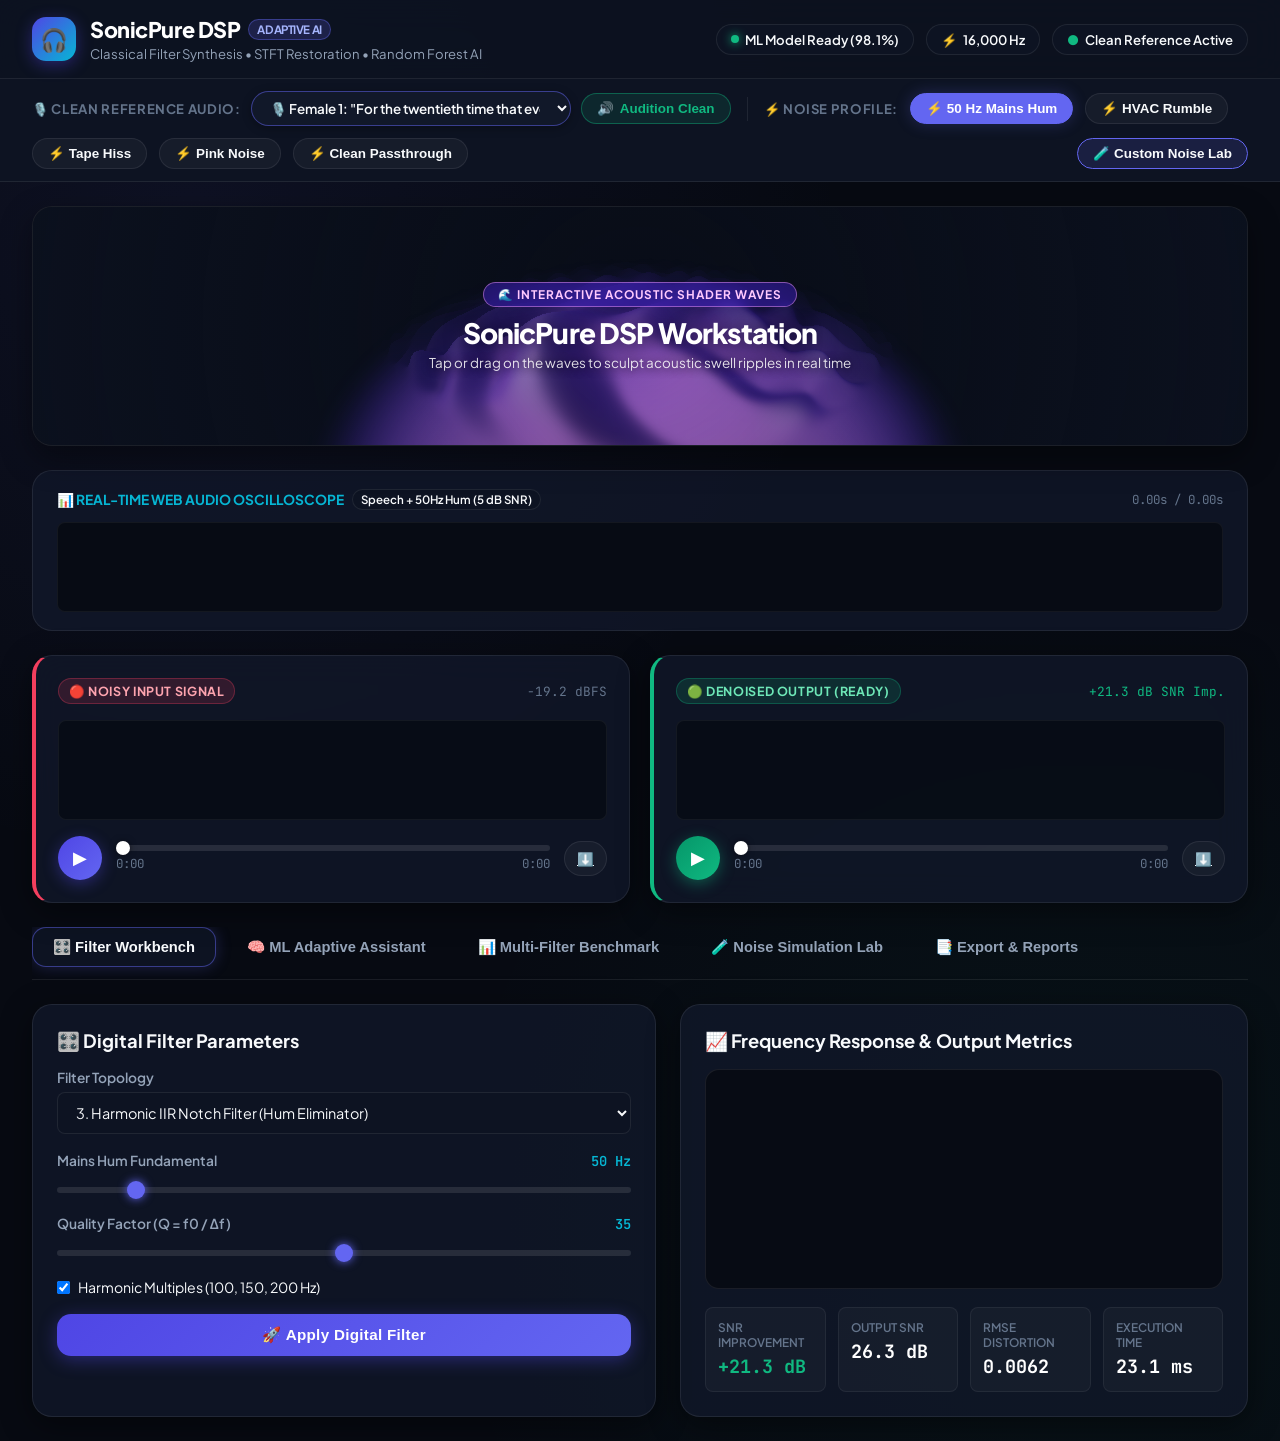
==== web/index.html @ 0db5186a "Integrate GradientWaves WebGL2 component and make frontend fully responsive for mobile" ====
<!DOCTYPE html>
<html lang="en">
<head>
  <meta charset="UTF-8">
  <meta name="viewport" content="width=device-width, initial-scale=1.0">
  <title>SonicPure DSP • Adaptive ML Audio Workstation</title>
  <link rel="stylesheet" href="styles.css?v=2.2">
</head>
<body>

  <!-- Top App Navigation Bar -->
  <header class="app-header">
    <div class="brand-container">
      <div class="brand-icon">🎧</div>
      <div>
        <div class="brand-title">SonicPure DSP <span>Adaptive AI</span></div>
        <div class="brand-subtitle">Classical Filter Synthesis &bull; STFT Restoration &bull; Random Forest AI</div>
      </div>
    </div>

    <div class="header-meta">
      <div class="badge" id="badge-model">
        <div class="badge-pulse"></div>
        <span id="model-status-text">ML Model Ready (98.1%)</span>
      </div>
      <div class="badge">
        <span style="color: var(--accent-cyan);">⚡</span>
        <span id="sr-status-text">16,000 Hz</span>
      </div>
      <div class="badge" id="badge-ref">
        <span style="color: var(--accent-emerald);">●</span>
        <span>Clean Reference Active</span>
      </div>
    </div>
  </header>

  <!-- 1-Click Quick Preset Scenarios & Sample Picker Toolbar -->
  <nav class="presets-bar">
    <div class="sample-picker-wrap">
      <span class="presets-label">🎙️ Clean Reference Audio:</span>
      <select id="select-clean-sample" class="studio-sample-select" aria-label="Select Clean Sample Audio">
        <option value="clean_female_sentence_01.wav" selected>🎙️ Female 1: "For the twentieth time that evening the two men shook hands."</option>
        <option value="clean_female_sentence_02.wav">🎙️ Female 2: "He turned sharply, and faced Gregson across the table."</option>
        <option value="clean_female_sentence_03.wav">🎙️ Female 3: "If I ever needed a fighter in my life I need one now."</option>
        <option value="clean_female_sentence_04.wav">🎙️ Female 4: "The girl faced him, her eyes shining with sudden fear."</option>
        <option value="clean_male_sentence_01.wav">🎙️ Male 1: "For the twentieth time that evening the two men shook hands."</option>
        <option value="clean_male_sentence_02.wav">🎙️ Male 2: "He turned sharply, and faced Gregson across the table."</option>
        <option value="clean_male_sentence_03.wav">🎙️ Male 3: "Gregson shoved back his chair and rose to his feet."</option>
        <option value="clean_male_sentence_04.wav">🎙️ Male 4: "Now you're coming down to business, Phil, he exclaimed."</option>
        <option value="clean_acoustic_instrument.wav">🎸 Acoustic Guitar (Plucked Chord Arpeggio)</option>
        <option value="clean_male_speech_01.wav">🔬 Synthetic Resonator (Glottal Pulse Baseline)</option>
        <option value="clean_sample.wav">📁 Classic Reference Sample</option>
      </select>
      <button class="preset-btn btn-audition-clean" id="btn-play-clean-ref" title="Listen to Active Clean Reference Audio">
        <span id="clean-play-icon">🔊</span> <span id="clean-play-text">Audition Clean</span>
      </button>
    </div>

    <div class="presets-divider"></div>

    <div class="presets-label">⚡ Noise Profile:</div>
    <button class="preset-btn active" data-preset="hum">⚡ 50 Hz Mains Hum</button>
    <button class="preset-btn" data-preset="rumble">⚡ HVAC Rumble</button>
    <button class="preset-btn" data-preset="hiss">⚡ Tape Hiss</button>
    <button class="preset-btn" data-preset="broadband">⚡ Pink Noise</button>
    <button class="preset-btn" data-preset="clean">⚡ Clean Passthrough</button>
    <button class="preset-btn" id="btn-custom-mix-modal" style="margin-left: auto; background: rgba(99, 102, 241, 0.15); border-color: var(--accent-primary);">
      🧪 Custom Noise Lab
    </button>
  </nav>

  <!-- Main Workstation Layout -->
  <main class="main-container">

    <!-- Interactive GradientWaves Hero Visualizer (React Bits WebGL2) -->
    <section class="gradient-waves-hero">
      <div id="gradient-waves-container" class="gradient-waves-container"></div>
      <div class="waves-hero-overlay">
        <div class="waves-hero-badge">🌊 Interactive Acoustic Shader Waves</div>
        <h2 class="waves-hero-title">SonicPure DSP Workstation</h2>
        <p class="waves-hero-subtitle">Tap or drag on the waves to sculpt acoustic swell ripples in real time</p>
      </div>
    </section>

    <!-- Live Oscilloscope & Audio Energy Strip -->
    <section class="visualizer-strip">
      <div class="visualizer-header">
        <div style="display: flex; align-items: center; gap: 8px;">
          <span style="color: var(--accent-cyan); font-weight: 700; font-size: 0.86rem; text-transform: uppercase;">
            📊 Real-Time Web Audio Oscilloscope
          </span>
          <span class="badge" style="padding: 2px 8px; font-size: 0.72rem;" id="active-track-name">Speech + 50Hz Hum (5 dB SNR)</span>
        </div>
        <div style="font-size: 0.78rem; color: var(--text-faint); font-family: var(--font-mono);" id="osc-timecode">
          0.00s / 0.00s
        </div>
      </div>
      <canvas id="canvas-oscilloscope" class="oscilloscope-canvas"></canvas>
    </section>

    <!-- Side-by-Side Audio Deck (Noisy Input vs Denoised Output) -->
    <section class="audio-deck-grid">

      <!-- Left Deck: Noisy Input -->
      <div class="deck-card deck-card-noisy">
        <div class="deck-header">
          <span class="deck-tag tag-noisy">🔴 Noisy Input Signal</span>
          <span style="font-size: 0.80rem; color: var(--text-faint); font-family: var(--font-mono);" id="noisy-rms">-19.2 dBFS</span>
        </div>

        <canvas id="canvas-noisy-wave" class="waveform-canvas"></canvas>

        <div class="deck-controls">
          <button class="play-btn" id="btn-play-noisy" title="Play Original Audio">▶</button>
          <div class="scrubber-container">
            <input type="range" class="scrubber-slider" id="scrub-noisy" min="0" max="100" value="0">
            <div class="timecode">
              <span id="time-curr-noisy">0:00</span>
              <span id="time-dur-noisy">0:00</span>
            </div>
          </div>
          <a href="/api/audio/noisy" download="noisy_input.wav" id="btn-download-noisy" class="preset-btn" style="padding: 8px 12px;" title="Download Noisy WAV">⬇️</a>
        </div>
      </div>

      <!-- Right Deck: Denoised Output -->
      <div class="deck-card deck-card-clean">
        <div class="deck-header">
          <span class="deck-tag tag-clean" id="proc-tag">🟢 Denoised Output (Ready)</span>
          <span style="font-size: 0.80rem; color: var(--accent-emerald); font-family: var(--font-mono);" id="proc-snr-badge">+21.3 dB SNR Imp.</span>
        </div>

        <canvas id="canvas-proc-wave" class="waveform-canvas"></canvas>

        <div class="deck-controls">
          <button class="play-btn play-btn-clean" id="btn-play-proc" title="Play Denoised Audio">▶</button>
          <div class="scrubber-container">
            <input type="range" class="scrubber-slider" id="scrub-proc" min="0" max="100" value="0">
            <div class="timecode">
              <span id="time-curr-proc">0:00</span>
              <span id="time-dur-proc">0:00</span>
            </div>
          </div>
          <a href="/api/audio/processed" download="denoised_audio.wav" id="btn-download-proc" class="preset-btn" style="padding: 8px 12px;" title="Download Clean WAV">⬇️</a>
        </div>
      </div>

    </section>

    <!-- Navigation Tabs -->
    <div class="tabs-nav">
      <button class="tab-btn active" data-tab="workbench">🎛️ Filter Workbench</button>
      <button class="tab-btn" data-tab="adaptive">🧠 ML Adaptive Assistant</button>
      <button class="tab-btn" data-tab="benchmark">📊 Multi-Filter Benchmark</button>
      <button class="tab-btn" data-tab="simulation">🧪 Noise Simulation Lab</button>
      <button class="tab-btn" data-tab="export">📑 Export & Reports</button>
    </div>

    <!-- TAB 1: FILTER WORKBENCH -->
    <div class="panel-content active" id="tab-workbench">
      <div class="workbench-grid">

        <!-- Controls Card -->
        <div class="card">
          <div class="card-title">🎛️ Digital Filter Parameters</div>

          <div class="control-group">
            <label class="control-label">Filter Topology</label>
            <select class="studio-select" id="sel-filter-type">
              <option value="fir">1. Linear-Phase FIR Filter (Window Method)</option>
              <option value="iir">2. IIR Butterworth Filter (Second-Order Sections SOS)</option>
              <option value="notch" selected>3. Harmonic IIR Notch Filter (Hum Eliminator)</option>
              <option value="spectral_gating">4. STFT Spectral Gating (Over-subtraction)</option>
              <option value="wiener">5. Audio Wiener Filter (Ephraim-Malah DD)</option>
            </select>
          </div>

          <!-- Dynamic parameter panels -->
          <div id="panel-params-fir" style="display: none;">
            <div class="control-group">
              <div class="control-label">Filter Mode</div>
              <select class="studio-select" id="fir-btype">
                <option value="lowpass">Low-Pass Filter</option>
                <option value="highpass">High-Pass Filter</option>
                <option value="bandpass">Band-Pass Filter</option>
              </select>
            </div>
            <div class="control-group">
              <div class="control-label">
                <span>Cutoff Frequency</span>
                <span class="control-value" id="val-fir-cut">3400 Hz</span>
              </div>
              <input type="range" class="studio-slider" id="slider-fir-cut" min="100" max="7500" value="3400" step="50">
            </div>
            <div class="control-group">
              <div class="control-label">
                <span>Filter Taps (Order + 1)</span>
                <span class="control-value" id="val-fir-taps">101</span>
              </div>
              <input type="range" class="studio-slider" id="slider-fir-taps" min="21" max="251" value="101" step="2">
            </div>
          </div>

          <div id="panel-params-iir" style="display: none;">
            <div class="control-group">
              <div class="control-label">Butterworth Mode</div>
              <select class="studio-select" id="iir-btype">
                <option value="highpass" selected>High-Pass (Rumble Killer)</option>
                <option value="lowpass">Low-Pass</option>
                <option value="bandpass">Band-Pass</option>
              </select>
            </div>
            <div class="control-group">
              <div class="control-label">
                <span>Cutoff Frequency</span>
                <span class="control-value" id="val-iir-cut">150 Hz</span>
              </div>
              <input type="range" class="studio-slider" id="slider-iir-cut" min="50" max="4000" value="150" step="10">
            </div>
            <div class="control-group">
              <div class="control-label">
                <span>Filter Order (N)</span>
                <span class="control-value" id="val-iir-order">4</span>
              </div>
              <input type="range" class="studio-slider" id="slider-iir-order" min="1" max="8" value="4" step="1">
            </div>
          </div>

          <div id="panel-params-notch">
            <div class="control-group">
              <div class="control-label">
                <span>Mains Hum Fundamental</span>
                <span class="control-value" id="val-notch-f0">50 Hz</span>
              </div>
              <input type="range" class="studio-slider" id="slider-notch-f0" min="40" max="120" value="50" step="1">
            </div>
            <div class="control-group">
              <div class="control-label">
                <span>Quality Factor (Q = f0 / &Delta;f)</span>
                <span class="control-value" id="val-notch-q">35</span>
              </div>
              <input type="range" class="studio-slider" id="slider-notch-q" min="10" max="60" value="35" step="5">
            </div>
            <div class="control-group">
              <label style="display: flex; align-items: center; gap: 8px; font-size: 0.88rem; cursor: pointer;">
                <input type="checkbox" id="chk-notch-harmonics" checked>
                <span>Harmonic Multiples (100, 150, 200 Hz)</span>
              </label>
            </div>
          </div>

          <div id="panel-params-sg" style="display: none;">
            <div class="control-group">
              <div class="control-label">
                <span>Gain Floor</span>
                <span class="control-value" id="val-sg-floor">-18 dB</span>
              </div>
              <input type="range" class="studio-slider" id="slider-sg-floor" min="-35" max="-6" value="-18" step="1">
            </div>
            <div class="control-group">
              <div class="control-label">
                <span>Over-Subtraction Multiplier (&alpha;)</span>
                <span class="control-value" id="val-sg-over">1.5x</span>
              </div>
              <input type="range" class="studio-slider" id="slider-sg-over" min="1.0" max="2.5" value="1.5" step="0.1">
            </div>
          </div>

          <div id="panel-params-wiener" style="display: none;">
            <div class="control-group">
              <div class="control-label">
                <span>Decision-Directed Smoothing (&alpha;)</span>
                <span class="control-value" id="val-w-alpha">0.95</span>
              </div>
              <input type="range" class="studio-slider" id="slider-w-alpha" min="0.80" max="0.99" value="0.95" step="0.01">
            </div>
            <div class="control-group">
              <div class="control-label">
                <span>Noise Overestimation (&beta;)</span>
                <span class="control-value" id="val-w-beta">1.25</span>
              </div>
              <input type="range" class="studio-slider" id="slider-w-beta" min="1.0" max="2.0" value="1.25" step="0.05">
            </div>
          </div>

          <button class="btn-primary" id="btn-execute-filter">
            <span>🚀 Apply Digital Filter</span>
          </button>
        </div>

        <!-- Frequency Response & Metrics Card -->
        <div class="card">
          <div class="card-title">📈 Frequency Response & Output Metrics</div>
          <canvas id="canvas-freqz" class="freqz-canvas"></canvas>

          <div class="metrics-grid">
            <div class="metric-box">
              <span class="metric-box-title">SNR Improvement</span>
              <span class="metric-box-val positive" id="metric-snr-imp">+21.3 dB</span>
            </div>
            <div class="metric-box">
              <span class="metric-box-title">Output SNR</span>
              <span class="metric-box-val" id="metric-snr-out">26.3 dB</span>
            </div>
            <div class="metric-box">
              <span class="metric-box-title">RMSE Distortion</span>
              <span class="metric-box-val" id="metric-rmse">0.0062</span>
            </div>
            <div class="metric-box">
              <span class="metric-box-title">Execution Time</span>
              <span class="metric-box-val" id="metric-latency">23.1 ms</span>
            </div>
          </div>
        </div>

      </div>
    </div>

    <!-- TAB 2: ML ADAPTIVE ASSISTANT -->
    <div class="panel-content" id="tab-adaptive">
      <div class="workbench-grid">

        <!-- AI Diagnosis Card -->
        <div class="ml-diagnosis-box">
          <div style="display: flex; justify-content: space-between; align-items: center;">
            <span class="badge" style="background: rgba(99, 102, 241, 0.25); color: #c7d2fe; border-color: rgba(99, 102, 241, 0.4);">
              🧠 Random Forest Noise Diagnosis
            </span>
            <span class="badge" id="ml-confidence-badge" style="background: rgba(16, 185, 129, 0.2); color: #6ee7b7; border-color: rgba(16, 185, 129, 0.4);">
              76.2% Confidence
            </span>
          </div>

          <div class="ml-class-title" id="ml-predicted-label">Electrical Hum (50/60 Hz)</div>
          <p style="font-size: 0.90rem; color: var(--text-muted); line-height: 1.5;" id="ml-rationale">
            Strong narrowband energy concentration detected around 50 Hz powerline fundamental. 
            Selected Harmonic IIR Notch filter with Q=35 to eliminate hum with zero loss to speech formants.
          </p>

          <div style="margin-top: 20px;">
            <button class="btn-primary btn-emerald" id="btn-run-adaptive-full">
              <span>⚡ Diagnose Interference & Auto-Clean</span>
            </button>
          </div>
        </div>

        <!-- Probability Distribution Card -->
        <div class="card">
          <div class="card-title">📊 Noise Classification Probabilities</div>

          <div id="prob-container">
            <!-- Dynamically populated probability bars -->
            <div class="prob-row">
              <div class="prob-meta">
                <span>Electrical Hum (50/60 Hz)</span>
                <strong id="prob-val-hum">76.2%</strong>
              </div>
              <div class="prob-track">
                <div class="prob-bar winner" id="bar-hum" style="width: 76.2%;"></div>
              </div>
            </div>

            <div class="prob-row">
              <div class="prob-meta">
                <span>Low-Frequency Rumble (&lt;130 Hz)</span>
                <strong id="prob-val-rumble">8.4%</strong>
              </div>
              <div class="prob-track">
                <div class="prob-bar" id="bar-rumble" style="width: 8.4%;"></div>
              </div>
            </div>

            <div class="prob-row">
              <div class="prob-meta">
                <span>High-Frequency Hiss (&gt;3.6 kHz)</span>
                <strong id="prob-val-hiss">6.1%</strong>
              </div>
              <div class="prob-track">
                <div class="prob-bar" id="bar-hiss" style="width: 6.1%;"></div>
              </div>
            </div>

            <div class="prob-row">
              <div class="prob-meta">
                <span>Broadband White/Pink Noise</span>
                <strong id="prob-val-broadband">5.3%</strong>
              </div>
              <div class="prob-track">
                <div class="prob-bar" id="bar-broadband" style="width: 5.3%;"></div>
              </div>
            </div>

            <div class="prob-row">
              <div class="prob-meta">
                <span>Clean Speech Baseline</span>
                <strong id="prob-val-clean">4.0%</strong>
              </div>
              <div class="prob-track">
                <div class="prob-bar" id="bar-clean" style="width: 4.0%;"></div>
              </div>
            </div>
          </div>
        </div>

      </div>
    </div>

    <!-- TAB 3: MULTI-FILTER BENCHMARK -->
    <div class="panel-content" id="tab-benchmark">
      <div class="card">
        <div style="display: flex; justify-content: space-between; align-items: center; margin-bottom: 16px;">
          <div>
            <div class="card-title" style="margin-bottom: 2px;">📊 Multi-Filter Comparative Benchmark Matrix</div>
            <p style="font-size: 0.84rem; color: var(--text-muted);">
              Process the identical input recording through all 6 filtering strategies side-by-side to compare SNR improvements and execution latencies.
            </p>
          </div>
          <button class="btn-primary" id="btn-run-benchmark-full" style="width: auto; padding: 10px 22px;">
            <span>🚀 Run All 6 Methods</span>
          </button>
        </div>

        <div class="benchmark-table-container">
          <table class="benchmark-table">
            <thead>
              <tr>
                <th>Play</th>
                <th>Strategy Name</th>
                <th>&Delta;SNR Improvement</th>
                <th>Output SNR</th>
                <th>RMSE Distortion</th>
                <th>Execution Time</th>
                <th>Real-Time Factor</th>
              </tr>
            </thead>
            <tbody id="benchmark-tbody">
              <!-- Dynamically populated benchmark rows -->
              <tr>
                <td><button class="table-audio-btn" data-audio-id="baseline">▶</button></td>
                <td>1. Baseline (Noisy Input)</td>
                <td>+0.00 dB</td>
                <td>5.00 dB</td>
                <td>0.0721</td>
                <td>0.1 ms</td>
                <td>0.000x</td>
              </tr>
              <tr>
                <td><button class="table-audio-btn" data-audio-id="fir">▶</button></td>
                <td>2. FIR Bandpass (300-3400 Hz)</td>
                <td style="color: var(--accent-rose);">-2.32 dB</td>
                <td>2.68 dB</td>
                <td>0.0941</td>
                <td>81.2 ms</td>
                <td>0.023x</td>
              </tr>
              <tr>
                <td><button class="table-audio-btn" data-audio-id="butterworth">▶</button></td>
                <td>3. Butterworth Highpass (150 Hz)</td>
                <td>+0.59 dB</td>
                <td>5.59 dB</td>
                <td>0.0673</td>
                <td>40.7 ms</td>
                <td>0.012x</td>
              </tr>
              <tr class="winner-row">
                <td><button class="table-audio-btn" data-audio-id="notch">▶</button></td>
                <td>4. Harmonic Notch (50 Hz) 🏆</td>
                <td style="color: var(--accent-emerald);">+21.29 dB</td>
                <td>26.29 dB</td>
                <td>0.0062</td>
                <td>23.1 ms</td>
                <td>0.007x</td>
              </tr>
              <tr>
                <td><button class="table-audio-btn" data-audio-id="spec_gate">▶</button></td>
                <td>5. STFT Spectral Gating</td>
                <td>+3.79 dB</td>
                <td>8.79 dB</td>
                <td>0.0466</td>
                <td>179.5 ms</td>
                <td>0.051x</td>
              </tr>
              <tr>
                <td><button class="table-audio-btn" data-audio-id="wiener">▶</button></td>
                <td>6. Audio Wiener Filter (DD)</td>
                <td>+7.30 dB</td>
                <td>12.30 dB</td>
                <td>0.0311</td>
                <td>83.4 ms</td>
                <td>0.024x</td>
              </tr>
              <tr class="winner-row">
                <td><button class="table-audio-btn" data-audio-id="adaptive">▶</button></td>
                <td>7. ML-Assisted Adaptive Filtering 🏆</td>
                <td style="color: var(--accent-emerald);">+21.29 dB</td>
                <td>26.29 dB</td>
                <td>0.0062</td>
                <td>77.6 ms</td>
                <td>0.022x</td>
              </tr>
            </tbody>
          </table>
        </div>

        <!-- Unnoised Audio Showcase Gallery -->
        <div style="margin-top: 24px; padding-top: 20px; border-top: 1px solid var(--border-subtle);">
          <div style="display: flex; justify-content: space-between; align-items: center; margin-bottom: 14px; flex-wrap: wrap; gap: 10px;">
            <div>
              <div style="font-size: 0.98rem; font-weight: 700; color: var(--text-main); display: flex; align-items: center; gap: 8px;">
                <span>🎧 Unnoised Audio Listening Rack (All Filter Topologies)</span>
              </div>
              <p style="font-size: 0.80rem; color: var(--text-muted); margin-top: 2px;">
                Listen to each filtered audio stream side-by-side or download uncompressed 16-bit WAVs to evaluate noise rejection and speech clarity.
              </p>
            </div>
            <button class="preset-btn" id="btn-export-all-wavs" style="background: rgba(16, 185, 129, 0.15); border-color: var(--accent-emerald); color: var(--accent-emerald); font-weight: 700; padding: 8px 18px;">
              💾 Export All 6 Unnoised WAVs to outputs/
            </button>
          </div>

          <div id="unnoised-rack-grid" class="unnoised-rack-grid">
            <!-- 1. FIR -->
            <div class="unnoised-card" id="card-track-fir">
              <div class="unnoised-card-top">
                <span class="unnoised-title">1. FIR Bandpass</span>
                <span class="unnoised-badge badge-fir">Linear-Phase</span>
              </div>
              <p class="unnoised-desc">Causal windowed sinc (300–3400 Hz). Zero phase distortion, constant group delay.</p>
              <div class="unnoised-actions">
                <button class="preset-btn play-unnoised-btn" data-audio-id="fir">▶ Listen Denoised</button>
                <a href="/api/audio/fir" download="02_unnoised_fir_bandpass.wav" class="preset-btn" title="Download WAV">⬇️ WAV</a>
              </div>
            </div>

            <!-- 2. Butterworth -->
            <div class="unnoised-card" id="card-track-butterworth">
              <div class="unnoised-card-top">
                <span class="unnoised-title">2. Butterworth Highpass</span>
                <span class="unnoised-badge badge-iir">IIR SOS</span>
              </div>
              <p class="unnoised-desc">4th-order biquad cascade (>150 Hz). Maximally flat passband, suppresses low rumble.</p>
              <div class="unnoised-actions">
                <button class="preset-btn play-unnoised-btn" data-audio-id="butterworth">▶ Listen Denoised</button>
                <a href="/api/audio/butterworth" download="03_unnoised_butterworth_highpass.wav" class="preset-btn" title="Download WAV">⬇️ WAV</a>
              </div>
            </div>

            <!-- 3. Harmonic Notch -->
            <div class="unnoised-card" id="card-track-notch">
              <div class="unnoised-card-top">
                <span class="unnoised-title">3. Harmonic Notch</span>
                <span class="unnoised-badge badge-notch">Surgical Biquad</span>
              </div>
              <p class="unnoised-desc">Cascaded 50 Hz, 100 Hz, 150 Hz, 200 Hz notches with Q=35. Eradicates powerline hum.</p>
              <div class="unnoised-actions">
                <button class="preset-btn play-unnoised-btn" data-audio-id="notch">▶ Listen Denoised</button>
                <a href="/api/audio/notch" download="04_unnoised_harmonic_notch.wav" class="preset-btn" title="Download WAV">⬇️ WAV</a>
              </div>
            </div>

            <!-- 4. Spectral Gating -->
            <div class="unnoised-card" id="card-track-spec_gate">
              <div class="unnoised-card-top">
                <span class="unnoised-title">4. STFT Spectral Gating</span>
                <span class="unnoised-badge badge-spectral">Time-Frequency</span>
              </div>
              <p class="unnoised-desc">Dynamic STFT quantile noise tracking with 2D Gaussian kernel spectrogram smoothing.</p>
              <div class="unnoised-actions">
                <button class="preset-btn play-unnoised-btn" data-audio-id="spec_gate">▶ Listen Denoised</button>
                <a href="/api/audio/spec_gate" download="05_unnoised_spectral_gating.wav" class="preset-btn" title="Download WAV">⬇️ WAV</a>
              </div>
            </div>

            <!-- 5. Wiener Filter -->
            <div class="unnoised-card" id="card-track-wiener">
              <div class="unnoised-card-top">
                <span class="unnoised-title">5. Audio Wiener Filter</span>
                <span class="unnoised-badge badge-wiener">Decision-Directed</span>
              </div>
              <p class="unnoised-desc">Ephraim-Malah recursion (alpha=0.95, gain floor=-18 dB). Smooth statistical restoration.</p>
              <div class="unnoised-actions">
                <button class="preset-btn play-unnoised-btn" data-audio-id="wiener">▶ Listen Denoised</button>
                <a href="/api/audio/wiener" download="06_unnoised_wiener_filter.wav" class="preset-btn" title="Download WAV">⬇️ WAV</a>
              </div>
            </div>

            <!-- 6. ML Adaptive -->
            <div class="unnoised-card" id="card-track-adaptive">
              <div class="unnoised-card-top">
                <span class="unnoised-title">6. ML-Adaptive Filter</span>
                <span class="unnoised-badge badge-ml">Intelligent AI</span>
              </div>
              <p class="unnoised-desc">Auto-diagnosed via 20 acoustic features & dispatched with optimal hyperparameters.</p>
              <div class="unnoised-actions">
                <button class="preset-btn play-unnoised-btn" data-audio-id="adaptive">▶ Listen Denoised</button>
                <a href="/api/audio/adaptive" download="07_unnoised_ml_adaptive.wav" class="preset-btn" title="Download WAV">⬇️ WAV</a>
              </div>
            </div>
          </div>
        </div>

      </div>
    </div>

    <!-- TAB 4: NOISE SIMULATION LAB -->
    <div class="panel-content" id="tab-simulation">
      <div class="workbench-grid">
        <div class="card">
          <div class="card-title">🧪 Calibrated SNR Noise Synthesizer</div>
          <div class="control-group">
            <label class="control-label">Interference Category</label>
            <select class="studio-select" id="sel-noise-type">
              <option value="50hz_hum" selected>50 Hz Electrical Mains Hum</option>
              <option value="60hz_hum">60 Hz Electrical Mains Hum</option>
              <option value="rumble">Low-Frequency HVAC Rumble (&lt;130 Hz)</option>
              <option value="hiss">High-Frequency Tape Hiss (&gt;3.6 kHz)</option>
              <option value="pink">Broadband 1/f Pink Noise</option>
              <option value="white">Broadband White Noise</option>
              <option value="mixed">Composite Mixed Real-World Noise</option>
            </select>
          </div>

          <div class="control-group">
            <div class="control-label">
              <span>Target SNR (dB) [Lower = Noisier]</span>
              <span class="control-value" id="val-target-snr">5.0 dB</span>
            </div>
            <input type="range" class="studio-slider" id="slider-target-snr" min="-10" max="20" value="5" step="1">
          </div>

          <button class="btn-primary" id="btn-mix-custom">
            <span>🧪 Mix Noise at Target SNR</span>
          </button>
        </div>

        <div class="card">
          <div class="card-title">📁 Upload Custom Audio Recording</div>
          <p style="font-size: 0.86rem; color: var(--text-muted); margin-bottom: 16px;">
            Upload any WAV recording containing voice and interference. You can optionally upload a paired clean reference speech file to calculate ground-truth SNR.
          </p>

          <div class="control-group">
            <label class="control-label">Noisy Audio WAV</label>
            <input type="file" id="input-file-noisy" accept=".wav,.wave" class="studio-select">
          </div>

          <div class="control-group">
            <label class="control-label">Optional Clean Reference WAV</label>
            <input type="file" id="input-file-ref" accept=".wav,.wave" class="studio-select">
          </div>

          <button class="btn-primary" id="btn-upload-files">
            <span>📥 Load Uploaded Files</span>
          </button>
        </div>
      </div>
    </div>

    <!-- TAB 5: EXPORT & REPORTS -->
    <div class="panel-content" id="tab-export">
      <div style="display: grid; grid-template-columns: repeat(3, 1fr); gap: 20px;">
        <div class="card">
          <div class="card-title">🎵 Processed Audio WAV</div>
          <p style="font-size: 0.85rem; color: var(--text-muted); margin-bottom: 16px;">
            16-bit uncompressed PCM WAV format at 16 kHz sample rate.
          </p>
          <a href="/api/audio/processed" download="sonicpure_denoised.wav" class="btn-primary" style="text-decoration: none;">
            <span>⬇️ Download WAV</span>
          </a>
        </div>

        <div class="card">
          <div class="card-title">📊 Tabular Benchmark CSV</div>
          <p style="font-size: 0.85rem; color: var(--text-muted); margin-bottom: 16px;">
            Structured CSV spreadsheet of SNR, RMSE, RTF, and execution times.
          </p>
          <a href="/api/export/csv" download="benchmark_results.csv" class="btn-primary" style="text-decoration: none;">
            <span>⬇️ Download CSV</span>
          </a>
        </div>

        <div class="card">
          <div class="card-title">📦 JSON Experiment Report</div>
          <p style="font-size: 0.85rem; color: var(--text-muted); margin-bottom: 16px;">
            Complete metadata payload with 20 acoustic features and DSP settings.
          </p>
          <a href="/api/export/json" download="experiment_summary.json" class="btn-primary" style="text-decoration: none;">
            <span>⬇️ Download JSON</span>
          </a>
        </div>
      </div>
    </div>

  </main>

  <script src="gradient-waves.js?v=2.2"></script>
  <script src="app.js?v=2.2"></script>
</body>
</html>
---- web/styles.css ----
/* ==========================================================================
   SonicPure DSP Audio Workstation - Advanced Studio Design System
   Aesthetics: Deep Obsidian Slate, Glassmorphism, Neon Pastel Accents
   ========================================================================== */

@import url('https://fonts.googleapis.com/css2?family=Plus+Jakarta+Sans:wght@300;400;500;600;700;800&family=JetBrains+Mono:wght@400;500;600&display=swap');

:root {
  /* Color Palette */
  --bg-dark: #070a12;
  --bg-surface: #0d1322;
  --bg-card: rgba(18, 25, 43, 0.75);
  --bg-card-hover: rgba(24, 34, 58, 0.85);
  --border-subtle: rgba(255, 255, 255, 0.08);
  --border-active: rgba(99, 102, 241, 0.5);

  --accent-primary: #6366f1;       /* Radiant Indigo */
  --accent-primary-glow: rgba(99, 102, 241, 0.25);
  --accent-emerald: #10b981;       /* Mint/Emerald for Clean Audio */
  --accent-emerald-glow: rgba(16, 185, 129, 0.25);
  --accent-rose: #f43f5e;          /* Warm Rose for Noise */
  --accent-rose-glow: rgba(244, 63, 94, 0.25);
  --accent-cyan: #06b6d4;          /* Electric Cyan for Visuals */
  --accent-amber: #f59e0b;         /* Warm Amber */

  --text-main: #f8fafc;
  --text-muted: #94a3b8;
  --text-faint: #64748b;

  --font-sans: 'Plus Jakarta Sans', -apple-system, BlinkMacSystemFont, sans-serif;
  --font-mono: 'JetBrains Mono', monospace;

  --radius-sm: 8px;
  --radius-md: 14px;
  --radius-lg: 20px;
  --radius-pill: 9999px;

  --shadow-card: 0 8px 32px 0 rgba(0, 0, 0, 0.45);
  --shadow-glow: 0 0 25px var(--accent-primary-glow);
}

* {
  box-sizing: border-box;
  margin: 0;
  padding: 0;
  -webkit-font-smoothing: antialiased;
}

body {
  background-color: var(--bg-dark);
  color: var(--text-main);
  font-family: var(--font-sans);
  min-height: 100vh;
  display: flex;
  flex-direction: column;
  overflow-x: hidden;
  background-image: 
    radial-gradient(circle at 15% 15%, rgba(99, 102, 241, 0.08) 0%, transparent 40%),
    radial-gradient(circle at 85% 85%, rgba(16, 185, 129, 0.05) 0%, transparent 40%);
}

/* ==========================================================================
   App Header & Badges
   ========================================================================== */

.app-header {
  background: rgba(13, 19, 34, 0.85);
  backdrop-filter: blur(16px);
  border-bottom: 1px solid var(--border-subtle);
  padding: 16px 32px;
  display: flex;
  justify-content: space-between;
  align-items: center;
  position: sticky;
  top: 0;
  z-index: 100;
}

.brand-container {
  display: flex;
  align-items: center;
  gap: 14px;
}

.brand-icon {
  width: 44px;
  height: 44px;
  background: linear-gradient(135deg, #4f46e5 0%, #06b6d4 100%);
  border-radius: var(--radius-md);
  display: flex;
  align-items: center;
  justify-content: center;
  font-size: 1.4rem;
  box-shadow: 0 4px 16px rgba(79, 70, 229, 0.4);
}

.brand-title {
  font-size: 1.35rem;
  font-weight: 800;
  letter-spacing: -0.02em;
  color: #ffffff;
  display: flex;
  align-items: center;
  gap: 8px;
}

.brand-title span {
  font-size: 0.72rem;
  background: rgba(99, 102, 241, 0.2);
  color: #a5b4fc;
  border: 1px solid rgba(99, 102, 241, 0.4);
  padding: 2px 8px;
  border-radius: var(--radius-pill);
  font-weight: 700;
  text-transform: uppercase;
}

.brand-subtitle {
  font-size: 0.82rem;
  color: var(--text-muted);
  margin-top: 2px;
}

.header-meta {
  display: flex;
  align-items: center;
  gap: 12px;
}

.badge {
  display: inline-flex;
  align-items: center;
  gap: 6px;
  padding: 6px 14px;
  border-radius: var(--radius-pill);
  font-size: 0.82rem;
  font-weight: 600;
  background: var(--bg-surface);
  border: 1px solid var(--border-subtle);
}

.badge-pulse {
  width: 8px;
  height: 8px;
  border-radius: 50%;
  background: var(--accent-emerald);
  box-shadow: 0 0 10px var(--accent-emerald);
  animation: pulse 2s infinite;
}

@keyframes pulse {
  0% { transform: scale(0.95); opacity: 0.8; }
  50% { transform: scale(1.3); opacity: 1; }
  100% { transform: scale(0.95); opacity: 0.8; }
}

/* ==========================================================================
   Quick Preset Bar
   ========================================================================== */

.presets-bar {
  background: var(--bg-surface);
  border-bottom: 1px solid var(--border-subtle);
  padding: 12px 32px;
  display: flex;
  align-items: center;
  gap: 12px;
  flex-wrap: wrap;
}

.presets-label {
  font-size: 0.82rem;
  font-weight: 700;
  text-transform: uppercase;
  letter-spacing: 0.05em;
  color: var(--text-faint);
  display: flex;
  align-items: center;
  gap: 6px;
}

.sample-picker-wrap {
  display: flex;
  align-items: center;
  gap: 10px;
}

.studio-sample-select {
  background: rgba(18, 25, 43, 0.95);
  color: var(--text-main);
  border: 1px solid var(--border-active);
  padding: 7px 14px;
  border-radius: var(--radius-pill);
  font-family: var(--font-sans);
  font-size: 0.84rem;
  font-weight: 600;
  outline: none;
  cursor: pointer;
  box-shadow: 0 2px 10px rgba(0, 0, 0, 0.3);
  transition: all 0.2s ease;
  max-width: 320px;
}

.studio-sample-select:hover, .studio-sample-select:focus {
  border-color: var(--accent-cyan);
  box-shadow: 0 0 12px rgba(6, 182, 212, 0.3);
}

.btn-audition-clean {
  background: rgba(16, 185, 129, 0.12) !important;
  border-color: rgba(16, 185, 129, 0.4) !important;
  color: var(--accent-emerald) !important;
  font-weight: 700 !important;
}

.btn-audition-clean:hover {
  background: rgba(16, 185, 129, 0.22) !important;
  box-shadow: 0 0 15px rgba(16, 185, 129, 0.35);
  transform: translateY(-1px);
}

.presets-divider {
  width: 1px;
  height: 24px;
  background: var(--border-subtle);
  margin: 0 4px;
}

.preset-btn {
  background: rgba(255, 255, 255, 0.04);
  color: var(--text-main);
  border: 1px solid var(--border-subtle);
  padding: 7px 15px;
  border-radius: var(--radius-pill);
  font-size: 0.84rem;
  font-weight: 600;
  cursor: pointer;
  transition: all 0.2s ease;
  display: flex;
  align-items: center;
  gap: 6px;
}

.preset-btn:hover {
  background: rgba(99, 102, 241, 0.15);
  border-color: var(--accent-primary);
  color: #ffffff;
  transform: translateY(-1px);
}

.preset-btn.active {
  background: var(--accent-primary);
  border-color: var(--accent-primary);
  color: #ffffff;
  box-shadow: 0 0 15px var(--accent-primary-glow);
}

/* ==========================================================================
   Main Layout & Audio Deck
   ========================================================================== */

.main-container {
  max-width: 1440px;
  width: 100%;
  margin: 0 auto;
  padding: 24px 32px;
  display: flex;
  flex-direction: column;
  gap: 24px;
}

.audio-deck-grid {
  display: grid;
  grid-template-columns: 1fr 1fr;
  gap: 20px;
}

@media (max-width: 960px) {
  .audio-deck-grid {
    grid-template-columns: 1fr;
  }
}

.deck-card {
  background: var(--bg-card);
  backdrop-filter: blur(16px);
  border: 1px solid var(--border-subtle);
  border-radius: var(--radius-lg);
  padding: 22px;
  box-shadow: var(--shadow-card);
  display: flex;
  flex-direction: column;
  gap: 16px;
  position: relative;
  overflow: hidden;
  transition: border-color 0.25s ease, box-shadow 0.25s ease;
}

.deck-card:hover {
  border-color: rgba(255, 255, 255, 0.15);
}

.deck-card-noisy {
  border-left: 4px solid var(--accent-rose);
}

.deck-card-clean {
  border-left: 4px solid var(--accent-emerald);
}

.deck-header {
  display: flex;
  justify-content: space-between;
  align-items: center;
}

.deck-tag {
  font-size: 0.78rem;
  font-weight: 700;
  text-transform: uppercase;
  letter-spacing: 0.05em;
  padding: 4px 10px;
  border-radius: var(--radius-pill);
}

.tag-noisy {
  background: rgba(244, 63, 94, 0.15);
  color: #fda4af;
  border: 1px solid rgba(244, 63, 94, 0.3);
}

.tag-clean {
  background: rgba(16, 185, 129, 0.15);
  color: #6ee7b7;
  border: 1px solid rgba(16, 185, 129, 0.3);
}

.waveform-canvas {
  width: 100%;
  height: 100px;
  background: rgba(7, 10, 18, 0.7);
  border-radius: var(--radius-sm);
  border: 1px solid rgba(255, 255, 255, 0.05);
}

.deck-controls {
  display: flex;
  align-items: center;
  gap: 14px;
}

.play-btn {
  width: 44px;
  height: 44px;
  border-radius: 50%;
  border: none;
  background: linear-gradient(135deg, #4f46e5 0%, #6366f1 100%);
  color: white;
  cursor: pointer;
  display: flex;
  align-items: center;
  justify-content: center;
  font-size: 1.1rem;
  box-shadow: 0 4px 15px rgba(79, 70, 229, 0.4);
  transition: transform 0.15s ease, box-shadow 0.15s ease;
}

.play-btn:hover {
  transform: scale(1.06);
  box-shadow: 0 6px 20px rgba(79, 70, 229, 0.6);
}

.play-btn-clean {
  background: linear-gradient(135deg, #059669 0%, #10b981 100%);
  box-shadow: 0 4px 15px rgba(16, 185, 129, 0.4);
}

.play-btn-clean:hover {
  box-shadow: 0 6px 20px rgba(16, 185, 129, 0.6);
}

.scrubber-container {
  flex: 1;
  display: flex;
  flex-direction: column;
  gap: 4px;
}

.scrubber-slider {
  -webkit-appearance: none;
  width: 100%;
  height: 6px;
  background: rgba(255, 255, 255, 0.1);
  border-radius: 3px;
  outline: none;
  cursor: pointer;
}

.scrubber-slider::-webkit-slider-thumb {
  -webkit-appearance: none;
  width: 14px;
  height: 14px;
  border-radius: 50%;
  background: #ffffff;
  cursor: pointer;
  box-shadow: 0 0 6px rgba(0, 0, 0, 0.5);
}

.timecode {
  font-family: var(--font-mono);
  font-size: 0.78rem;
  color: var(--text-faint);
  display: flex;
  justify-content: space-between;
}

/* ==========================================================================
   Live Oscilloscope & Visualizer Banner
   ========================================================================== */

.visualizer-strip {
  background: var(--bg-card);
  border: 1px solid var(--border-subtle);
  border-radius: var(--radius-lg);
  padding: 18px 24px;
  display: flex;
  flex-direction: column;
  gap: 12px;
}

.visualizer-header {
  display: flex;
  justify-content: space-between;
  align-items: center;
}

.oscilloscope-canvas {
  width: 100%;
  height: 90px;
  background: rgba(7, 10, 18, 0.85);
  border-radius: var(--radius-sm);
  border: 1px solid rgba(255, 255, 255, 0.05);
}

/* ==========================================================================
   Studio Navigation Tabs
   ========================================================================== */

.tabs-nav {
  display: flex;
  gap: 10px;
  border-bottom: 1px solid var(--border-subtle);
  padding-bottom: 12px;
  overflow-x: auto;
}

.tab-btn {
  background: transparent;
  color: var(--text-muted);
  border: 1px solid transparent;
  padding: 10px 20px;
  border-radius: var(--radius-md);
  font-size: 0.92rem;
  font-weight: 600;
  cursor: pointer;
  display: flex;
  align-items: center;
  gap: 8px;
  transition: all 0.2s ease;
  white-space: nowrap;
}

.tab-btn:hover {
  color: var(--text-main);
  background: rgba(255, 255, 255, 0.03);
}

.tab-btn.active {
  background: var(--bg-surface);
  color: var(--text-main);
  border-color: var(--border-active);
  box-shadow: 0 0 15px var(--accent-primary-glow);
}

/* ==========================================================================
   Workbench Panels & Cards
   ========================================================================== */

.panel-content {
  display: none;
  animation: fadeIn 0.25s ease;
}

.panel-content.active {
  display: block;
}

@keyframes fadeIn {
  from { opacity: 0; transform: translateY(6px); }
  to { opacity: 1; transform: translateY(0); }
}

.workbench-grid {
  display: grid;
  grid-template-columns: 1.1fr 1fr;
  gap: 24px;
}

@media (max-width: 960px) {
  .workbench-grid {
    grid-template-columns: 1fr;
  }
}

.card {
  background: var(--bg-card);
  border: 1px solid var(--border-subtle);
  border-radius: var(--radius-lg);
  padding: 24px;
  box-shadow: var(--shadow-card);
}

.card-title {
  font-size: 1.15rem;
  font-weight: 700;
  margin-bottom: 16px;
  display: flex;
  align-items: center;
  gap: 8px;
}

/* Form Controls */
.control-group {
  margin-bottom: 18px;
}

.control-label {
  display: flex;
  justify-content: space-between;
  font-size: 0.86rem;
  font-weight: 600;
  color: var(--text-muted);
  margin-bottom: 6px;
}

.control-value {
  font-family: var(--font-mono);
  color: var(--accent-cyan);
}

.studio-slider {
  -webkit-appearance: none;
  width: 100%;
  height: 6px;
  background: rgba(255, 255, 255, 0.1);
  border-radius: 3px;
  outline: none;
}

.studio-slider::-webkit-slider-thumb {
  -webkit-appearance: none;
  width: 18px;
  height: 18px;
  border-radius: 50%;
  background: var(--accent-primary);
  box-shadow: 0 0 10px var(--accent-primary);
  cursor: pointer;
  transition: transform 0.1s ease;
}

.studio-slider::-webkit-slider-thumb:hover {
  transform: scale(1.15);
}

.studio-select {
  width: 100%;
  background: var(--bg-surface);
  color: var(--text-main);
  border: 1px solid var(--border-subtle);
  border-radius: var(--radius-sm);
  padding: 10px 14px;
  font-family: var(--font-sans);
  font-size: 0.90rem;
  outline: none;
  cursor: pointer;
}

.studio-select:focus {
  border-color: var(--accent-primary);
}

.btn-primary {
  background: linear-gradient(135deg, #4f46e5 0%, #6366f1 100%);
  color: #ffffff;
  border: none;
  padding: 12px 24px;
  border-radius: var(--radius-md);
  font-size: 0.95rem;
  font-weight: 700;
  letter-spacing: 0.02em;
  cursor: pointer;
  display: inline-flex;
  align-items: center;
  justify-content: center;
  gap: 8px;
  box-shadow: 0 4px 18px rgba(79, 70, 229, 0.4);
  transition: all 0.2s ease;
  width: 100%;
}

.btn-primary:hover {
  transform: translateY(-2px);
  box-shadow: 0 6px 24px rgba(79, 70, 229, 0.6);
}

.btn-emerald {
  background: linear-gradient(135deg, #059669 0%, #10b981 100%);
  box-shadow: 0 4px 18px rgba(16, 185, 129, 0.4);
}

.btn-emerald:hover {
  box-shadow: 0 6px 24px rgba(16, 185, 129, 0.6);
}

/* ==========================================================================
   ML Diagnostic Hologram & Probability Bars
   ========================================================================== */

.ml-diagnosis-box {
  background: linear-gradient(135deg, rgba(99, 102, 241, 0.12) 0%, rgba(6, 182, 212, 0.08) 100%);
  border: 1.5px solid rgba(99, 102, 241, 0.4);
  border-radius: var(--radius-lg);
  padding: 24px;
  position: relative;
  overflow: hidden;
  box-shadow: 0 0 30px rgba(99, 102, 241, 0.15);
}

.ml-class-title {
  font-size: 1.5rem;
  font-weight: 800;
  color: #ffffff;
  margin: 10px 0 6px 0;
}

.prob-row {
  margin-bottom: 12px;
}

.prob-meta {
  display: flex;
  justify-content: space-between;
  font-size: 0.82rem;
  color: var(--text-muted);
  margin-bottom: 4px;
}

.prob-track {
  width: 100%;
  height: 8px;
  background: rgba(255, 255, 255, 0.06);
  border-radius: 4px;
  overflow: hidden;
}

.prob-bar {
  height: 100%;
  background: linear-gradient(90deg, #4f46e5 0%, #06b6d4 100%);
  border-radius: 4px;
  transition: width 0.6s cubic-bezier(0.16, 1, 0.3, 1);
}

.prob-bar.winner {
  background: linear-gradient(90deg, #059669 0%, #10b981 100%);
  box-shadow: 0 0 10px rgba(16, 185, 129, 0.6);
}

/* ==========================================================================
   Comparative Benchmark Table
   ========================================================================== */

.benchmark-table-container {
  overflow-x: auto;
  border-radius: var(--radius-md);
  border: 1px solid var(--border-subtle);
}

.benchmark-table {
  width: 100%;
  border-collapse: collapse;
  text-align: left;
  font-size: 0.88rem;
}

.benchmark-table th {
  background: rgba(255, 255, 255, 0.03);
  color: var(--text-muted);
  font-weight: 700;
  padding: 14px 18px;
  border-bottom: 1px solid var(--border-subtle);
  text-transform: uppercase;
  font-size: 0.76rem;
  letter-spacing: 0.05em;
}

.benchmark-table td {
  padding: 14px 18px;
  border-bottom: 1px solid rgba(255, 255, 255, 0.04);
  color: var(--text-main);
}

.benchmark-table tr:hover {
  background: rgba(255, 255, 255, 0.02);
}

.benchmark-table .winner-row {
  background: rgba(16, 185, 129, 0.06);
}

.benchmark-table .winner-row td {
  color: #a7f3d0;
  font-weight: 600;
}

.table-audio-btn {
  background: rgba(255, 255, 255, 0.08);
  border: none;
  color: white;
  width: 32px;
  height: 32px;
  border-radius: 50%;
  cursor: pointer;
  display: inline-flex;
  align-items: center;
  justify-content: center;
  transition: all 0.15s ease;
}

.table-audio-btn:hover {
  background: var(--accent-emerald);
  transform: scale(1.1);
}

/* ==========================================================================
   Metrics Pills Grid
   ========================================================================== */

.metrics-grid {
  display: grid;
  grid-template-columns: repeat(4, 1fr);
  gap: 12px;
  margin-top: 14px;
}

.metric-box {
  background: rgba(255, 255, 255, 0.03);
  border: 1px solid rgba(255, 255, 255, 0.06);
  border-radius: var(--radius-sm);
  padding: 12px;
  display: flex;
  flex-direction: column;
}

.metric-box-title {
  font-size: 0.74rem;
  color: var(--text-faint);
  text-transform: uppercase;
  font-weight: 600;
}

.metric-box-val {
  font-family: var(--font-mono);
  font-size: 1.15rem;
  font-weight: 700;
  color: #ffffff;
  margin-top: 4px;
}

.metric-box-val.positive {
  color: var(--accent-emerald);
}

/* Frequency response canvas */
.freqz-canvas {
  width: 100%;
  height: 220px;
  background: rgba(7, 10, 18, 0.85);
  border-radius: var(--radius-md);
  border: 1px solid rgba(255, 255, 255, 0.08);
}

/* ==========================================================================
   Unnoised Audio Listening Rack
   ========================================================================== */

.unnoised-rack-grid {
  display: grid;
  grid-template-columns: repeat(auto-fill, minmax(290px, 1fr));
  gap: 16px;
  margin-top: 14px;
}

.unnoised-card {
  background: rgba(13, 19, 34, 0.7);
  border: 1px solid var(--border-subtle);
  border-radius: var(--radius-md);
  padding: 16px;
  display: flex;
  flex-direction: column;
  justify-content: space-between;
  gap: 10px;
  transition: all 0.22s ease;
  position: relative;
}

.unnoised-card:hover {
  background: var(--bg-card-hover);
  border-color: var(--border-active);
  transform: translateY(-2px);
  box-shadow: 0 8px 24px rgba(0, 0, 0, 0.4);
}

.unnoised-card.active-playback {
  border-color: var(--accent-emerald);
  box-shadow: 0 0 16px rgba(16, 185, 129, 0.3);
}

.unnoised-card-top {
  display: flex;
  justify-content: space-between;
  align-items: center;
}

.unnoised-title {
  font-size: 0.90rem;
  font-weight: 700;
  color: #fff;
}

.unnoised-badge {
  font-size: 0.72rem;
  font-weight: 700;
  padding: 2px 8px;
  border-radius: var(--radius-pill);
}

.badge-fir { background: rgba(99, 102, 241, 0.18); color: #818cf8; border: 1px solid rgba(99, 102, 241, 0.35); }
.badge-iir { background: rgba(16, 185, 129, 0.18); color: #34d399; border: 1px solid rgba(16, 185, 129, 0.35); }
.badge-notch { background: rgba(245, 158, 11, 0.18); color: #fbbf24; border: 1px solid rgba(245, 158, 11, 0.35); }
.badge-spectral { background: rgba(6, 182, 212, 0.18); color: #22d3ee; border: 1px solid rgba(6, 182, 212, 0.35); }
.badge-wiener { background: rgba(236, 72, 153, 0.18); color: #f472b6; border: 1px solid rgba(236, 72, 153, 0.35); }
.badge-ml { background: linear-gradient(135deg, rgba(79, 70, 229, 0.3), rgba(6, 182, 212, 0.3)); color: #38bdf8; border: 1px solid rgba(56, 189, 248, 0.4); }

.unnoised-desc {
  font-size: 0.80rem;
  color: var(--text-muted);
  line-height: 1.45;
  margin-bottom: 4px;
}

.unnoised-actions {
  display: flex;
  align-items: center;
  gap: 10px;
}

.play-unnoised-btn {
  flex: 1;
  justify-content: center;
  background: rgba(255, 255, 255, 0.05);
  border-color: var(--border-subtle);
  font-weight: 700;
}

.play-unnoised-btn:hover {
  background: rgba(16, 185, 129, 0.2);
  border-color: var(--accent-emerald);
  color: #fff;
}


/* ==========================================================================
   GradientWaves React Bits Component (WebGL2) & Mobile Friendly Layout
   ========================================================================== */

.gradient-waves-hero {
  position: relative;
  width: 100%;
  height: 240px;
  border-radius: var(--radius-lg);
  overflow: hidden;
  border: 1px solid var(--border-subtle);
  background: #080c16;
  box-shadow: 0 12px 32px rgba(0, 0, 0, 0.4);
  display: flex;
  align-items: center;
  justify-content: center;
}

.gradient-waves-container {
  position: absolute;
  inset: 0;
  width: 100%;
  height: 100%;
  overflow: hidden;
  cursor: pointer;
  touch-action: none;
}

.gradient-waves-canvas {
  position: absolute;
  inset: 0;
  display: block;
  width: 100%;
  height: 100%;
}

.waves-hero-overlay {
  position: absolute;
  inset: 0;
  display: flex;
  flex-direction: column;
  align-items: center;
  justify-content: center;
  text-align: center;
  pointer-events: none;
  padding: 16px;
  background: radial-gradient(circle at center, rgba(13, 19, 34, 0.15) 0%, rgba(13, 19, 34, 0.65) 100%);
}

.waves-hero-badge {
  display: inline-flex;
  align-items: center;
  gap: 6px;
  padding: 4px 14px;
  background: rgba(82, 39, 255, 0.35);
  border: 1px solid rgba(255, 159, 252, 0.45);
  color: #ffc9fe;
  font-size: 0.74rem;
  font-weight: 700;
  text-transform: uppercase;
  letter-spacing: 0.08em;
  border-radius: var(--radius-pill);
  margin-bottom: 8px;
  backdrop-filter: blur(8px);
}

.waves-hero-title {
  font-size: 1.75rem;
  font-weight: 800;
  letter-spacing: -0.03em;
  color: #ffffff;
  text-shadow: 0 2px 20px rgba(0, 0, 0, 0.8);
  margin-bottom: 4px;
}

.waves-hero-subtitle {
  font-size: 0.84rem;
  color: rgba(255, 255, 255, 0.85);
  max-width: 500px;
  text-shadow: 0 1px 10px rgba(0, 0, 0, 0.9);
}

/* ==========================================================================
   Comprehensive Mobile Optimization (max-width: 768px & max-width: 480px)
   ========================================================================== */

@media (max-width: 960px) {
  .audio-deck-grid {
    grid-template-columns: 1fr;
  }
  .workbench-grid {
    grid-template-columns: 1fr;
  }
}

@media (max-width: 768px) {
  .gradient-waves-hero {
    height: 180px;
    border-radius: var(--radius-md);
  }

  .waves-hero-title {
    font-size: 1.25rem;
  }

  .waves-hero-subtitle {
    font-size: 0.75rem;
    max-width: 320px;
  }

  .app-header {
    padding: 12px 16px;
    flex-direction: column;
    align-items: stretch;
    gap: 12px;
  }

  .header-meta {
    justify-content: space-between;
    width: 100%;
    flex-wrap: wrap;
  }

  .brand-title {
    font-size: 1.15rem;
  }

  .brand-subtitle {
    font-size: 0.75rem;
  }

  .presets-bar {
    padding: 10px 14px;
    gap: 8px;
    overflow-x: auto;
    flex-wrap: nowrap;
    -webkit-overflow-scrolling: touch;
    scrollbar-width: none;
  }

  .presets-bar::-webkit-scrollbar {
    display: none;
  }

  .sample-picker-wrap {
    flex-shrink: 0;
  }

  .studio-sample-select {
    max-width: 220px;
    font-size: 0.78rem;
    padding: 6px 10px;
  }

  .presets-divider {
    flex-shrink: 0;
  }

  .preset-btn {
    flex-shrink: 0;
    padding: 6px 12px;
    font-size: 0.78rem;
    white-space: nowrap;
  }

  .main-container {
    padding: 14px 16px;
    gap: 16px;
  }

  .deck-card {
    padding: 16px;
    gap: 12px;
  }

  .waveform-canvas {
    height: 85px;
  }

  .oscilloscope-canvas {
    height: 75px;
  }

  .deck-controls {
    gap: 10px;
  }

  .play-btn {
    width: 40px;
    height: 40px;
    font-size: 1rem;
    flex-shrink: 0;
  }

  .scrubber-slider {
    height: 8px;
  }

  .scrubber-slider::-webkit-slider-thumb {
    width: 18px;
    height: 18px;
  }

  .tabs-nav {
    padding-bottom: 8px;
    overflow-x: auto;
    flex-wrap: nowrap;
    -webkit-overflow-scrolling: touch;
    scrollbar-width: none;
  }

  .tabs-nav::-webkit-scrollbar {
    display: none;
  }

  .tab-btn {
    flex-shrink: 0;
    padding: 8px 14px;
    font-size: 0.82rem;
  }

  .card {
    padding: 16px;
  }

  .benchmark-table-container {
    overflow-x: auto;
    -webkit-overflow-scrolling: touch;
    border-radius: var(--radius-md);
  }

  .benchmark-table {
    min-width: 600px;
  }

  .unnoised-rack-grid {
    grid-template-columns: 1fr;
    gap: 12px;
  }
}

@media (max-width: 480px) {
  .gradient-waves-hero {
    height: 160px;
  }

  .waves-hero-title {
    font-size: 1.10rem;
  }

  .waves-hero-badge {
    font-size: 0.68rem;
    padding: 3px 10px;
  }

  .main-container {
    padding: 10px 12px;
    gap: 12px;
  }

  .brand-icon {
    width: 36px;
    height: 36px;
    font-size: 1.15rem;
  }

  .badge {
    padding: 4px 10px;
    font-size: 0.74rem;
  }

  .deck-card {
    padding: 12px;
  }

  .visualizer-strip {
    padding: 14px 16px;
  }

  .benchmark-table th, 
  .benchmark-table td {
    padding: 8px 10px;
    font-size: 0.75rem;
  }

  .table-audio-btn {
    width: 32px;
    height: 32px;
    font-size: 0.85rem;
  }
}
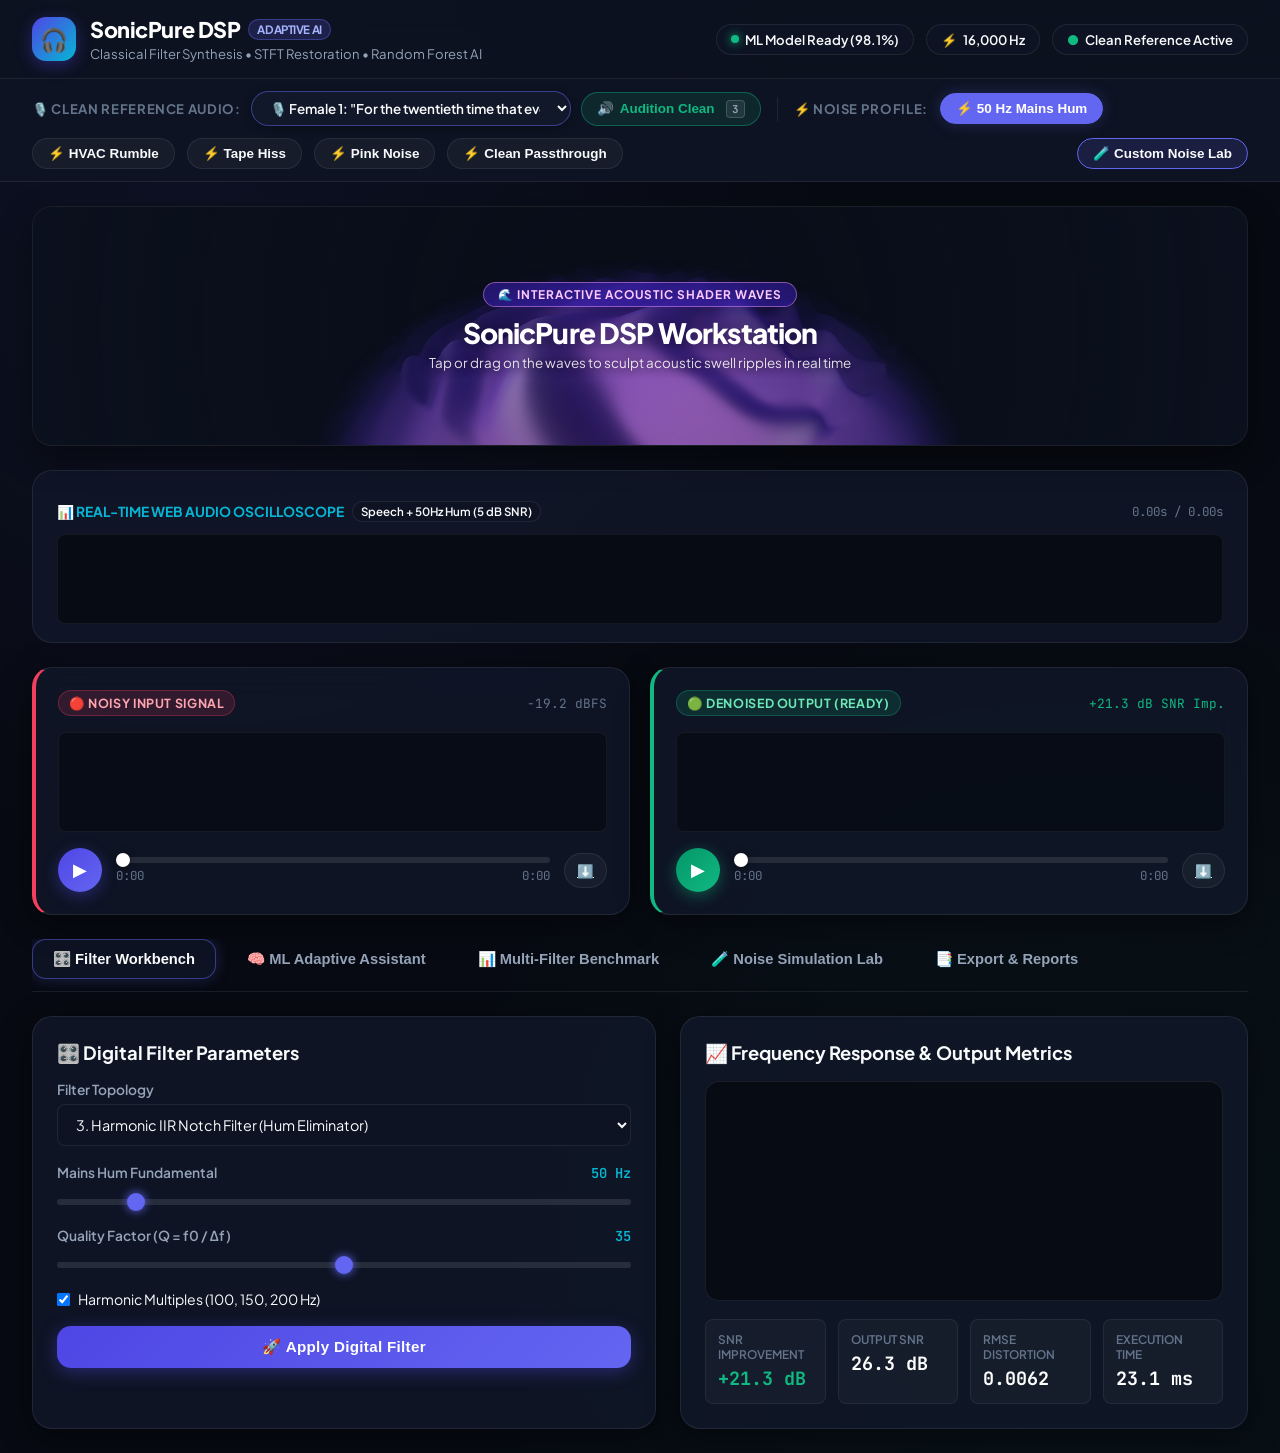
==== commit 70af802c: "feat: complete front-end accessibility rework with React Bits components, mobile bottom bar, and WCA" ====
--- a/web/index.html
+++ b/web/index.html
@@ -4,7 +4,7 @@
   <meta charset="UTF-8">
   <meta name="viewport" content="width=device-width, initial-scale=1.0">
   <title>SonicPure DSP • Adaptive ML Audio Workstation</title>
-  <link rel="stylesheet" href="styles.css?v=2.2">
+  <link rel="stylesheet" href="styles.css?v=2.3">
 </head>
 <body>
 
@@ -51,8 +51,8 @@
         <option value="clean_male_speech_01.wav">🔬 Synthetic Resonator (Glottal Pulse Baseline)</option>
         <option value="clean_sample.wav">📁 Classic Reference Sample</option>
       </select>
-      <button class="preset-btn btn-audition-clean" id="btn-play-clean-ref" title="Listen to Active Clean Reference Audio">
-        <span id="clean-play-icon">🔊</span> <span id="clean-play-text">Audition Clean</span>
+      <button class="preset-btn btn-audition-clean" id="btn-play-clean-ref" title="Listen to Active Clean Reference Audio (Shortcut: 3)" aria-label="Audition Clean Reference Audio">
+        <span id="clean-play-icon">🔊</span> <span id="clean-play-text">Audition Clean</span> <kbd class="hotkey">3</kbd>
       </button>
     </div>
 
@@ -82,8 +82,9 @@
       </div>
     </section>
 
-    <!-- Live Oscilloscope & Audio Energy Strip -->
-    <section class="visualizer-strip">
+    <!-- Live Oscilloscope & Audio Energy Strip (with Interference Ribbons backdrop) -->
+    <section class="visualizer-strip" aria-label="Audio Visualizer">
+      <div id="ribbons-oscilloscope-container" class="ribbons-canvas-backdrop"></div>
       <div class="visualizer-header">
         <div style="display: flex; align-items: center; gap: 8px;">
           <span style="color: var(--accent-cyan); font-weight: 700; font-size: 0.86rem; text-transform: uppercase;">
@@ -111,15 +112,15 @@
         <canvas id="canvas-noisy-wave" class="waveform-canvas"></canvas>
 
         <div class="deck-controls">
-          <button class="play-btn" id="btn-play-noisy" title="Play Original Audio">▶</button>
+          <button class="play-btn" id="btn-play-noisy" title="Play Original Audio (Shortcut: 1)" aria-label="Play Original Audio">▶</button>
           <div class="scrubber-container">
-            <input type="range" class="scrubber-slider" id="scrub-noisy" min="0" max="100" value="0">
+            <input type="range" class="scrubber-slider" id="scrub-noisy" min="0" max="100" value="0" aria-label="Noisy audio scrubber">
             <div class="timecode">
               <span id="time-curr-noisy">0:00</span>
               <span id="time-dur-noisy">0:00</span>
             </div>
           </div>
-          <a href="/api/audio/noisy" download="noisy_input.wav" id="btn-download-noisy" class="preset-btn" style="padding: 8px 12px;" title="Download Noisy WAV">⬇️</a>
+          <a href="/api/audio/noisy" download="noisy_input.wav" id="btn-download-noisy" class="preset-btn" style="padding: 8px 12px;" title="Download Noisy WAV" aria-label="Download Noisy WAV">⬇️</a>
         </div>
       </div>
 
@@ -133,15 +134,15 @@
         <canvas id="canvas-proc-wave" class="waveform-canvas"></canvas>
 
         <div class="deck-controls">
-          <button class="play-btn play-btn-clean" id="btn-play-proc" title="Play Denoised Audio">▶</button>
+          <button class="play-btn play-btn-clean" id="btn-play-proc" title="Play Denoised Audio (Shortcut: 2)" aria-label="Play Denoised Audio">▶</button>
           <div class="scrubber-container">
-            <input type="range" class="scrubber-slider" id="scrub-proc" min="0" max="100" value="0">
+            <input type="range" class="scrubber-slider" id="scrub-proc" min="0" max="100" value="0" aria-label="Denoised audio scrubber">
             <div class="timecode">
               <span id="time-curr-proc">0:00</span>
               <span id="time-dur-proc">0:00</span>
             </div>
           </div>
-          <a href="/api/audio/processed" download="denoised_audio.wav" id="btn-download-proc" class="preset-btn" style="padding: 8px 12px;" title="Download Clean WAV">⬇️</a>
+          <a href="/api/audio/processed" download="denoised_audio.wav" id="btn-download-proc" class="preset-btn" style="padding: 8px 12px;" title="Download Clean WAV" aria-label="Download Clean WAV">⬇️</a>
         </div>
       </div>
 
@@ -320,27 +321,30 @@
     <div class="panel-content" id="tab-adaptive">
       <div class="workbench-grid">
 
-        <!-- AI Diagnosis Card -->
-        <div class="ml-diagnosis-box">
-          <div style="display: flex; justify-content: space-between; align-items: center;">
-            <span class="badge" style="background: rgba(99, 102, 241, 0.25); color: #c7d2fe; border-color: rgba(99, 102, 241, 0.4);">
-              🧠 Random Forest Noise Diagnosis
-            </span>
-            <span class="badge" id="ml-confidence-badge" style="background: rgba(16, 185, 129, 0.2); color: #6ee7b7; border-color: rgba(16, 185, 129, 0.4);">
-              76.2% Confidence
-            </span>
-          </div>
-
-          <div class="ml-class-title" id="ml-predicted-label">Electrical Hum (50/60 Hz)</div>
-          <p style="font-size: 0.90rem; color: var(--text-muted); line-height: 1.5;" id="ml-rationale">
-            Strong narrowband energy concentration detected around 50 Hz powerline fundamental. 
-            Selected Harmonic IIR Notch filter with Q=35 to eliminate hum with zero loss to speech formants.
-          </p>
-
-          <div style="margin-top: 20px;">
-            <button class="btn-primary btn-emerald" id="btn-run-adaptive-full">
-              <span>⚡ Diagnose Interference & Auto-Clean</span>
-            </button>
+        <!-- AI Diagnosis Card (with Axial Beam volumetric backdrop) -->
+        <div class="ml-diagnosis-box" style="position: relative; overflow: hidden;">
+          <div id="axial-beam-container" class="axial-beam-backdrop"></div>
+          <div style="position: relative; z-index: 2;">
+            <div style="display: flex; justify-content: space-between; align-items: center;">
+              <span class="badge" style="background: rgba(99, 102, 241, 0.25); color: #c7d2fe; border-color: rgba(99, 102, 241, 0.4);">
+                🧠 Random Forest Noise Diagnosis
+              </span>
+              <span class="badge" id="ml-confidence-badge" style="background: rgba(16, 185, 129, 0.2); color: #6ee7b7; border-color: rgba(16, 185, 129, 0.4);">
+                76.2% Confidence
+              </span>
+            </div>
+
+            <div class="ml-class-title" id="ml-predicted-label">Electrical Hum (50/60 Hz)</div>
+            <p style="font-size: 0.90rem; color: var(--text-muted); line-height: 1.5;" id="ml-rationale">
+              Strong narrowband energy concentration detected around 50 Hz powerline fundamental. 
+              Selected Harmonic IIR Notch filter with Q=35 to eliminate hum with zero loss to speech formants.
+            </p>
+
+            <div style="margin-top: 20px;">
+              <button class="btn-primary btn-emerald" id="btn-run-adaptive-full">
+                <span>⚡ Diagnose Interference & Auto-Clean</span>
+              </button>
+            </div>
           </div>
         </div>
 
@@ -407,20 +411,22 @@
 
     <!-- TAB 3: MULTI-FILTER BENCHMARK -->
     <div class="panel-content" id="tab-benchmark">
-      <div class="card">
-        <div style="display: flex; justify-content: space-between; align-items: center; margin-bottom: 16px;">
-          <div>
-            <div class="card-title" style="margin-bottom: 2px;">📊 Multi-Filter Comparative Benchmark Matrix</div>
-            <p style="font-size: 0.84rem; color: var(--text-muted);">
-              Process the identical input recording through all 6 filtering strategies side-by-side to compare SNR improvements and execution latencies.
-            </p>
-          </div>
-          <button class="btn-primary" id="btn-run-benchmark-full" style="width: auto; padding: 10px 22px;">
-            <span>🚀 Run All 6 Methods</span>
-          </button>
-        </div>
-
-        <div class="benchmark-table-container">
+      <div class="card" style="position: relative; overflow: hidden;">
+        <div id="satin-ridges-container" class="satin-ridges-backdrop"></div>
+        <div style="position: relative; z-index: 2;">
+          <div style="display: flex; justify-content: space-between; align-items: center; margin-bottom: 16px; flex-wrap: wrap; gap: 12px;">
+            <div>
+              <div class="card-title" style="margin-bottom: 2px;">📊 Multi-Filter Comparative Benchmark Matrix</div>
+              <p style="font-size: 0.84rem; color: var(--text-muted);">
+                Process the identical input recording through all 6 filtering strategies side-by-side to compare SNR improvements and execution latencies.
+              </p>
+            </div>
+            <button class="btn-primary" id="btn-run-benchmark-full" style="width: auto; padding: 10px 22px;">
+              <span>🚀 Run All 6 Methods</span>
+            </button>
+          </div>
+
+          <div class="benchmark-table-container">
           <table class="benchmark-table">
             <thead>
               <tr>
@@ -691,9 +697,33 @@
       </div>
     </div>
 
+    <!-- Mobile Bottom Quick-Access Bar (Accessibility & Single-Thumb Control) -->
+    <div class="mobile-bottom-bar" id="mobile-bar" role="toolbar" aria-label="Quick Playback Controls">
+      <button class="mobile-bar-btn" id="mob-btn-noisy" aria-label="Play Noisy Input">
+        <span class="mob-btn-icon">🔴</span>
+        <span class="mob-btn-label">Noisy</span>
+      </button>
+      <button class="mobile-bar-btn" id="mob-btn-proc" aria-label="Play Denoised Output">
+        <span class="mob-btn-icon">🟢</span>
+        <span class="mob-btn-label">Denoised</span>
+      </button>
+      <button class="mobile-bar-btn" id="mob-btn-clean" aria-label="Play Clean Reference">
+        <span class="mob-btn-icon">🎙️</span>
+        <span class="mob-btn-label">Clean</span>
+      </button>
+      <button class="mobile-bar-btn mobile-bar-btn-primary" id="mob-btn-adaptive" aria-label="Run ML Adaptive Clean">
+        <span class="mob-btn-icon">⚡</span>
+        <span class="mob-btn-label">ML Auto</span>
+      </button>
+    </div>
+
   </main>
 
-  <script src="gradient-waves.js?v=2.2"></script>
-  <script src="app.js?v=2.2"></script>
+  <!-- Component Scripts (React Bits & React Bits Pro) -->
+  <script src="gradient-waves.js?v=2.3"></script>
+  <script src="components/interference-ribbons.js?v=2.3"></script>
+  <script src="components/axial-beam.js?v=2.3"></script>
+  <script src="components/satin-ridges.js?v=2.3"></script>
+  <script src="app.js?v=2.3"></script>
 </body>
 </html>
--- a/web/styles.css
+++ b/web/styles.css
@@ -1120,6 +1120,124 @@
   }
 }
 
+/* ==========================================================================
+   Accessibility (a11y), Focus Visible Rings & Hotkey Badges
+   ========================================================================== */
+
+:focus-visible {
+  outline: 2px solid var(--accent-cyan) !important;
+  outline-offset: 3px !important;
+  box-shadow: 0 0 12px rgba(6, 182, 212, 0.45) !important;
+}
+
+button:focus-visible,
+select:focus-visible,
+input:focus-visible,
+a:focus-visible {
+  outline: 2px solid var(--accent-cyan);
+  outline-offset: 2px;
+}
+
+.hotkey {
+  display: inline-block;
+  padding: 1px 5px;
+  font-family: var(--font-mono);
+  font-size: 0.68rem;
+  font-weight: 700;
+  color: var(--text-muted);
+  background: rgba(255, 255, 255, 0.08);
+  border: 1px solid rgba(255, 255, 255, 0.16);
+  border-radius: 4px;
+  margin-left: 5px;
+  vertical-align: middle;
+}
+
+/* Backdrops for React Bits Canvas Components */
+.ribbons-canvas-backdrop,
+.axial-beam-backdrop,
+.satin-ridges-backdrop {
+  position: absolute;
+  inset: 0;
+  width: 100%;
+  height: 100%;
+  pointer-events: none;
+  z-index: 1;
+}
+
+.ribbons-canvas-backdrop canvas,
+.axial-beam-backdrop canvas,
+.satin-ridges-backdrop canvas {
+  width: 100% !important;
+  height: 100% !important;
+}
+
+/* Mobile Quick Playback Bottom Dock (Sticky Bar) */
+.mobile-bottom-bar {
+  display: none;
+  position: fixed;
+  bottom: 0;
+  left: 0;
+  right: 0;
+  background: rgba(13, 19, 34, 0.95);
+  backdrop-filter: blur(20px);
+  -webkit-backdrop-filter: blur(20px);
+  border-top: 1px solid var(--border-subtle);
+  padding: 8px 16px env(safe-area-inset-bottom, 8px);
+  z-index: 999;
+  justify-content: space-around;
+  align-items: center;
+  gap: 8px;
+  box-shadow: 0 -4px 20px rgba(0, 0, 0, 0.5);
+}
+
+.mobile-bar-btn {
+  flex: 1;
+  display: flex;
+  flex-direction: column;
+  align-items: center;
+  justify-content: center;
+  gap: 3px;
+  min-height: 48px;
+  background: rgba(255, 255, 255, 0.05);
+  border: 1px solid var(--border-subtle);
+  border-radius: var(--radius-sm);
+  color: var(--text-main);
+  cursor: pointer;
+  transition: all 0.2s cubic-bezier(0.16, 1, 0.3, 1);
+  padding: 4px;
+}
+
+.mobile-bar-btn:active {
+  transform: scale(0.96);
+  background: rgba(255, 255, 255, 0.12);
+}
+
+.mobile-bar-btn-primary {
+  background: linear-gradient(135deg, rgba(99, 102, 241, 0.3), rgba(6, 182, 212, 0.3));
+  border-color: var(--accent-primary);
+  font-weight: 700;
+}
+
+.mob-btn-icon {
+  font-size: 1.15rem;
+  line-height: 1;
+}
+
+.mob-btn-label {
+  font-size: 0.68rem;
+  font-weight: 600;
+  letter-spacing: 0.02em;
+}
+
+@media (max-width: 768px) {
+  .mobile-bottom-bar {
+    display: flex;
+  }
+  body {
+    padding-bottom: 74px; /* Room for bottom dock */
+  }
+}
+
 @media (max-width: 480px) {
   .gradient-waves-hero {
     height: 160px;
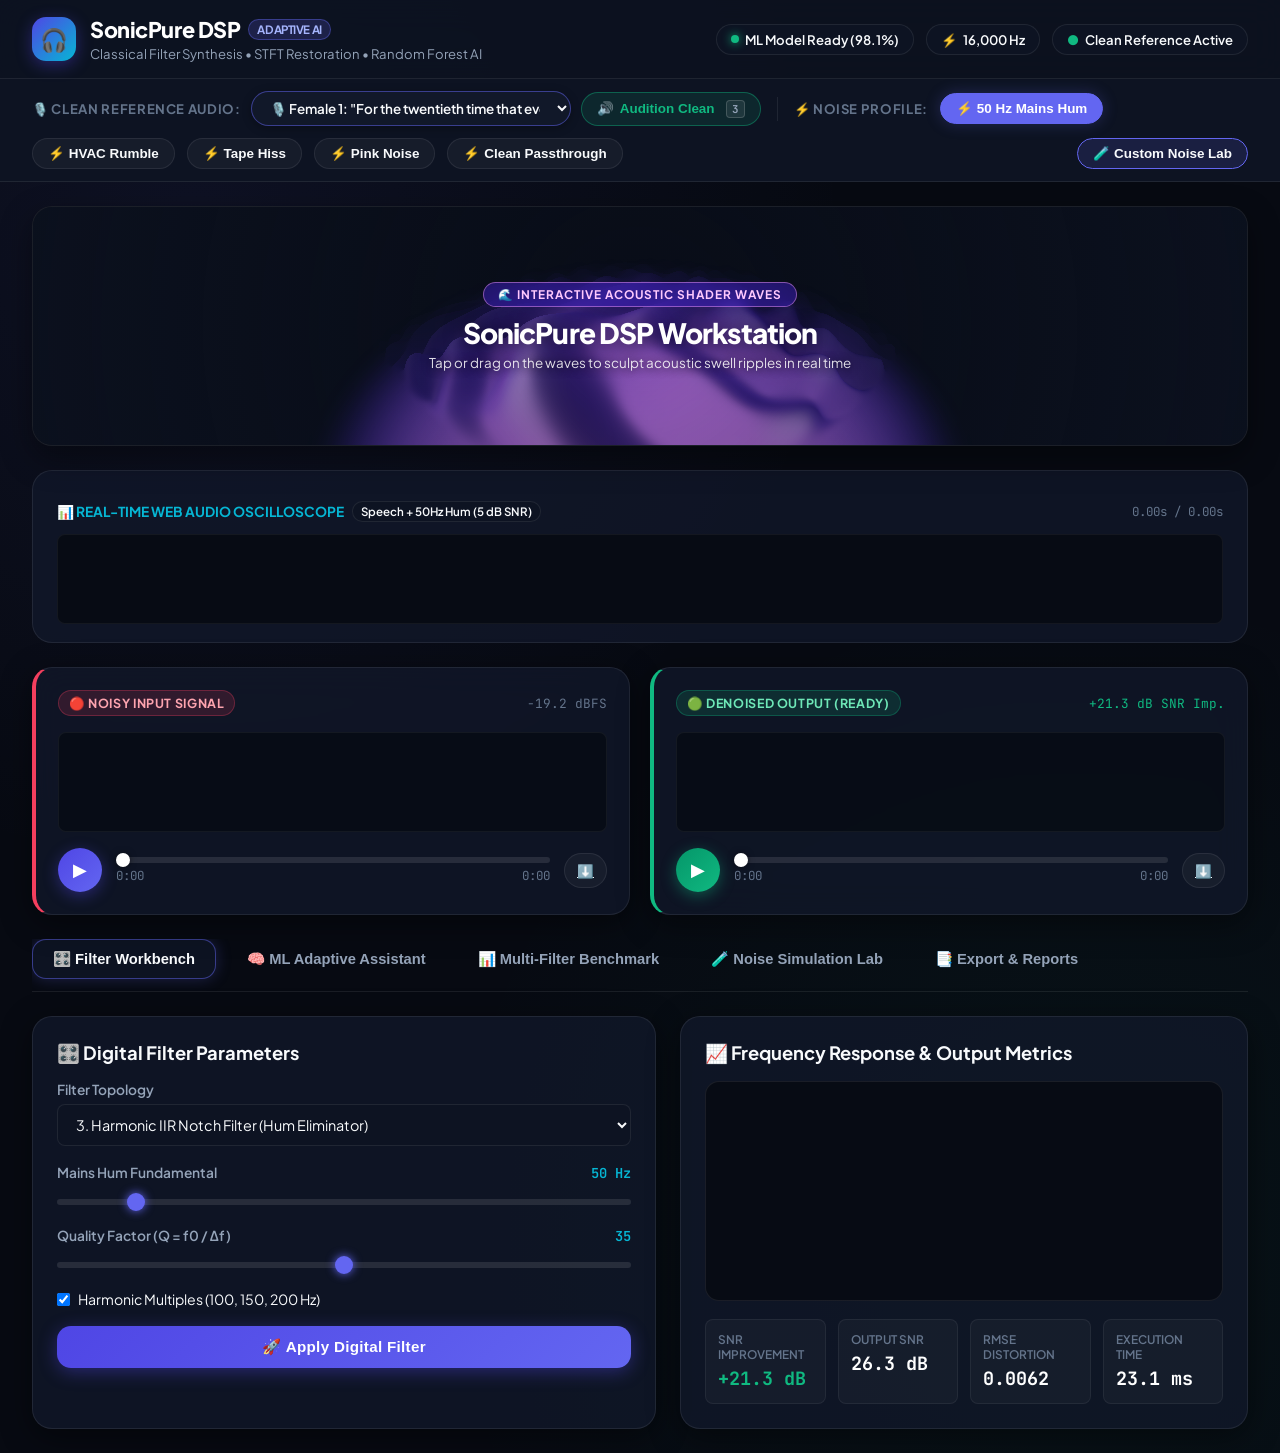
==== commit 851c4af6: "fix: resolve nested div closing tag in index.html restoring Noise Simulation Lab tab visibility" ====
--- a/web/index.html
+++ b/web/index.html
@@ -607,6 +607,7 @@
 
       </div>
     </div>
+  </div>
 
     <!-- TAB 4: NOISE SIMULATION LAB -->
     <div class="panel-content" id="tab-simulation">
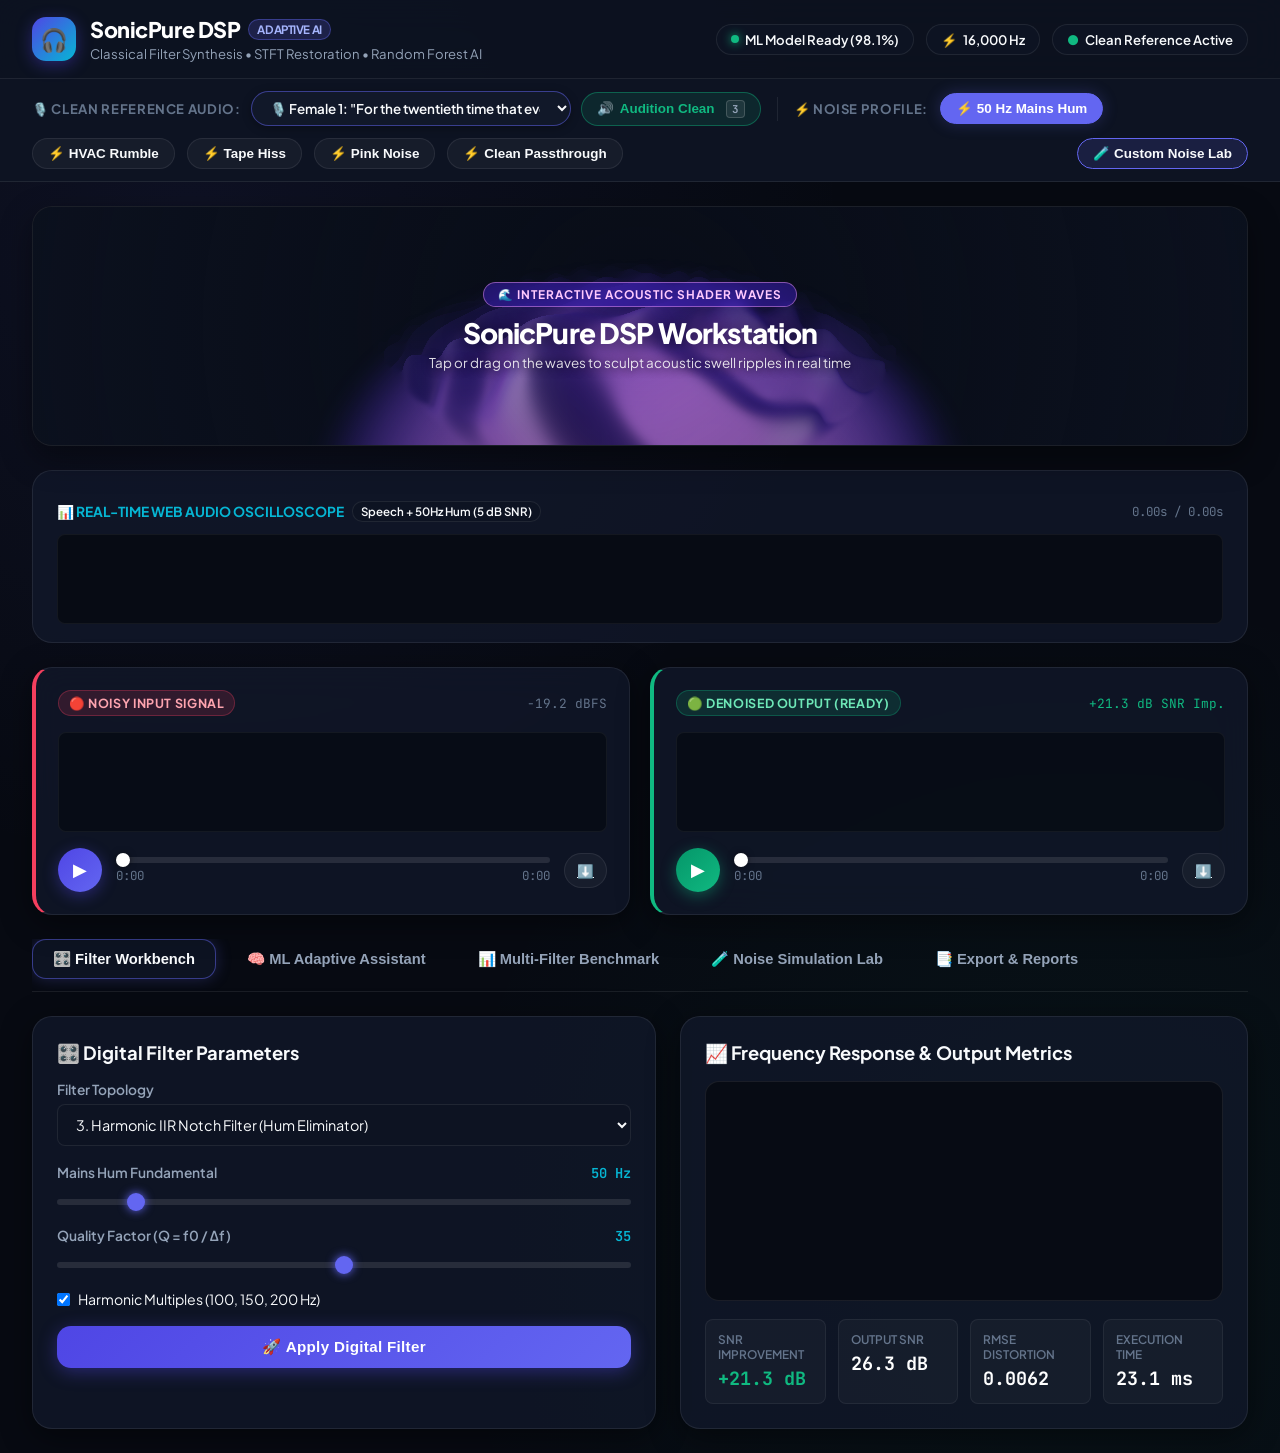
==== commit 48c35045: "feat: embed forensic benchmark audio cases into preset menu and upload lab with instant auto-denoisi" ====
--- a/web/index.html
+++ b/web/index.html
@@ -50,6 +50,10 @@
         <option value="clean_acoustic_instrument.wav">🎸 Acoustic Guitar (Plucked Chord Arpeggio)</option>
         <option value="clean_male_speech_01.wav">🔬 Synthetic Resonator (Glottal Pulse Baseline)</option>
         <option value="clean_sample.wav">📁 Classic Reference Sample</option>
+        <option value="forensic_apollo11_lunar_surface.wav">🛰️ Forensic: Apollo 11 Lunar EVA Radio (NASA)</option>
+        <option value="forensic_usairways1549_mayday_clip.wav">✈️ Forensic: US Airways 1549 Mayday (FAA TRACON)</option>
+        <option value="forensic_surveillance_wiretap_babble.wav">🕵️ Forensic: Surveillance Wiretap (Heavy Babble -2dB)</option>
+        <option value="forensic_bodycam_engine_hum.wav">🚔 Forensic: Police Bodycam (Engine Rumble + 50Hz Hum)</option>
       </select>
       <button class="preset-btn btn-audition-clean" id="btn-play-clean-ref" title="Listen to Active Clean Reference Audio (Shortcut: 3)" aria-label="Audition Clean Reference Audio">
         <span id="clean-play-icon">🔊</span> <span id="clean-play-text">Audition Clean</span> <kbd class="hotkey">3</kbd>
@@ -647,7 +651,18 @@
           </p>
 
           <div class="control-group">
-            <label class="control-label">Noisy Audio WAV</label>
+            <label class="control-label">Or Select Pre-Loaded Forensic Case</label>
+            <select id="sel-forensic-preset" class="studio-select" style="border-color: rgba(6, 182, 212, 0.4);">
+              <option value="">-- Choose a real forensic case --</option>
+              <option value="forensic_apollo11_lunar_surface.wav">🛰️ Apollo 11 Lunar EVA Transmission (NASA)</option>
+              <option value="forensic_usairways1549_mayday_clip.wav">✈️ US Airways 1549 Cockpit Mayday (Hudson River)</option>
+              <option value="forensic_surveillance_wiretap_babble.wav">🕵️ Surveillance Wiretap (Heavy Babble -2dB)</option>
+              <option value="forensic_bodycam_engine_hum.wav">🚔 Officer Bodycam (Engine Rumble + 50Hz Hum)</option>
+            </select>
+          </div>
+
+          <div class="control-group">
+            <label class="control-label">Noisy Audio WAV (Upload from Computer)</label>
             <input type="file" id="input-file-noisy" accept=".wav,.wave" class="studio-select">
           </div>
 
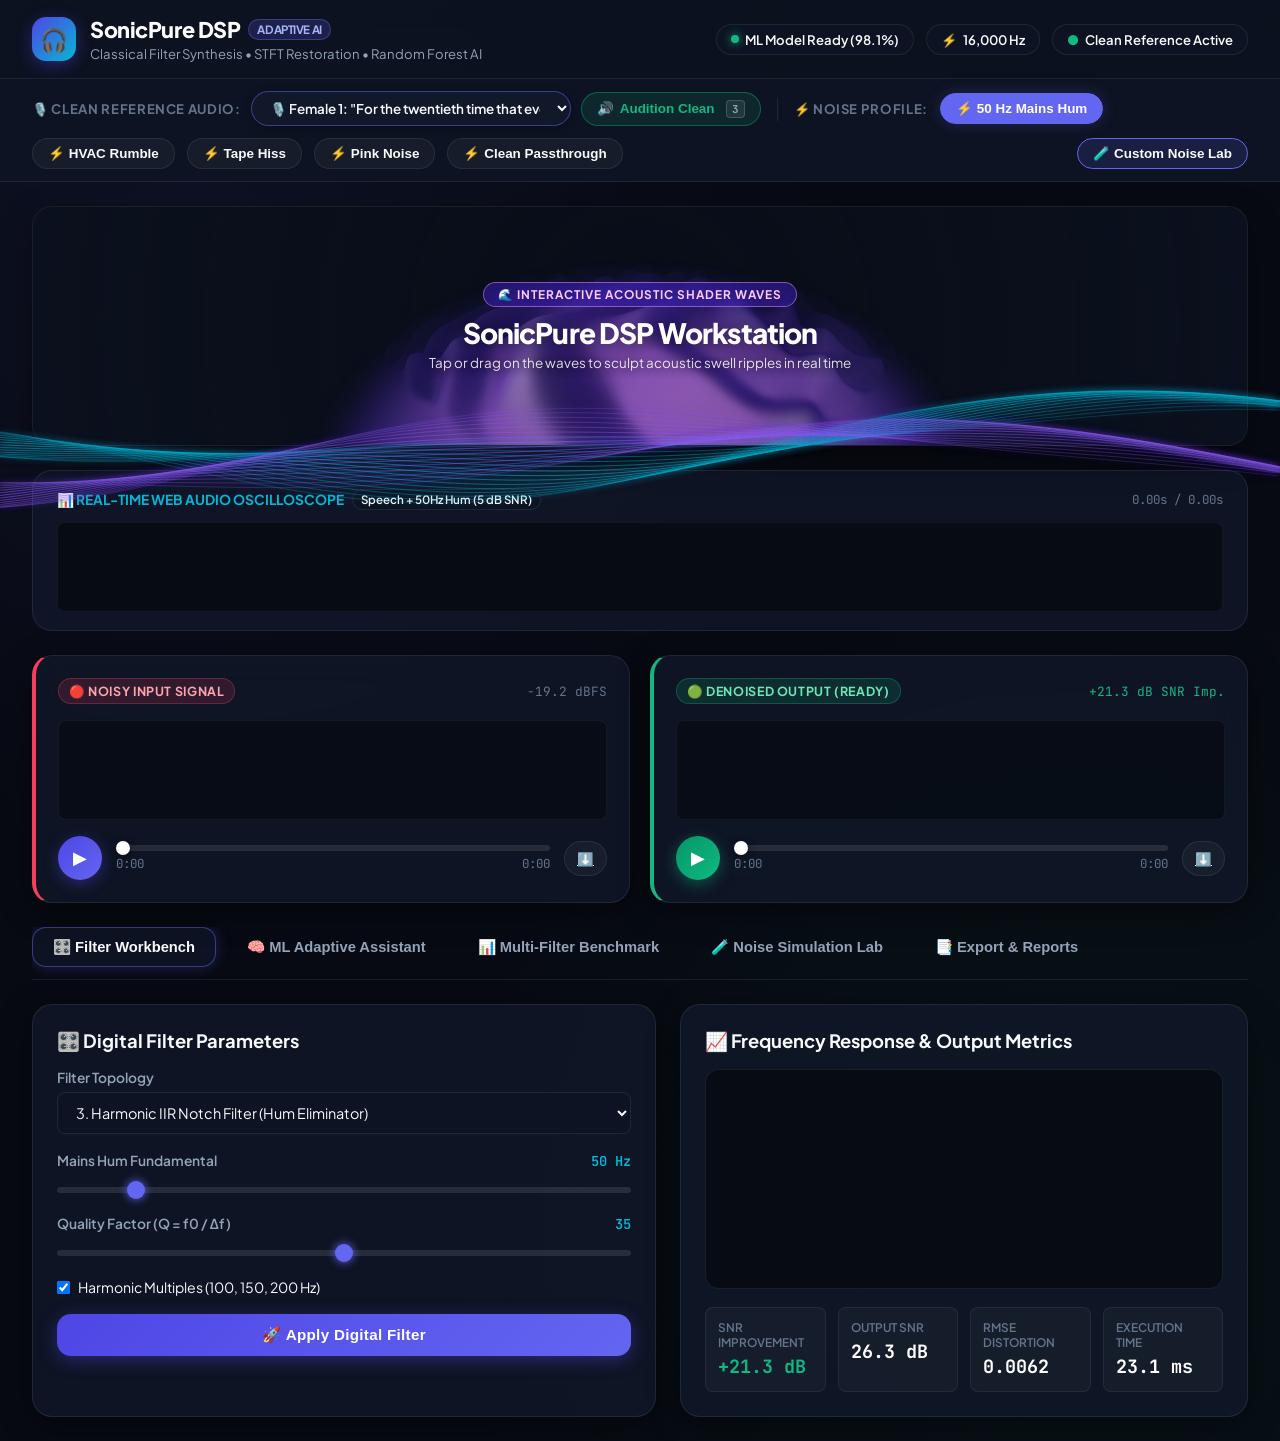
==== commit 5c92dd3f: "Fix ML diagnosis card content displacement caused by Axial Beam backdrop position" ====
--- a/web/index.html
+++ b/web/index.html
@@ -50,10 +50,6 @@
         <option value="clean_acoustic_instrument.wav">🎸 Acoustic Guitar (Plucked Chord Arpeggio)</option>
         <option value="clean_male_speech_01.wav">🔬 Synthetic Resonator (Glottal Pulse Baseline)</option>
         <option value="clean_sample.wav">📁 Classic Reference Sample</option>
-        <option value="forensic_apollo11_lunar_surface.wav">🛰️ Forensic: Apollo 11 Lunar EVA Radio (NASA)</option>
-        <option value="forensic_usairways1549_mayday_clip.wav">✈️ Forensic: US Airways 1549 Mayday (FAA TRACON)</option>
-        <option value="forensic_surveillance_wiretap_babble.wav">🕵️ Forensic: Surveillance Wiretap (Heavy Babble -2dB)</option>
-        <option value="forensic_bodycam_engine_hum.wav">🚔 Forensic: Police Bodycam (Engine Rumble + 50Hz Hum)</option>
       </select>
       <button class="preset-btn btn-audition-clean" id="btn-play-clean-ref" title="Listen to Active Clean Reference Audio (Shortcut: 3)" aria-label="Audition Clean Reference Audio">
         <span id="clean-play-icon">🔊</span> <span id="clean-play-text">Audition Clean</span> <kbd class="hotkey">3</kbd>
@@ -328,21 +324,23 @@
         <!-- AI Diagnosis Card (with Axial Beam volumetric backdrop) -->
         <div class="ml-diagnosis-box" style="position: relative; overflow: hidden;">
           <div id="axial-beam-container" class="axial-beam-backdrop"></div>
-          <div style="position: relative; z-index: 2;">
-            <div style="display: flex; justify-content: space-between; align-items: center;">
-              <span class="badge" style="background: rgba(99, 102, 241, 0.25); color: #c7d2fe; border-color: rgba(99, 102, 241, 0.4);">
-                🧠 Random Forest Noise Diagnosis
-              </span>
-              <span class="badge" id="ml-confidence-badge" style="background: rgba(16, 185, 129, 0.2); color: #6ee7b7; border-color: rgba(16, 185, 129, 0.4);">
-                76.2% Confidence
-              </span>
-            </div>
-
-            <div class="ml-class-title" id="ml-predicted-label">Electrical Hum (50/60 Hz)</div>
-            <p style="font-size: 0.90rem; color: var(--text-muted); line-height: 1.5;" id="ml-rationale">
-              Strong narrowband energy concentration detected around 50 Hz powerline fundamental. 
-              Selected Harmonic IIR Notch filter with Q=35 to eliminate hum with zero loss to speech formants.
-            </p>
+          <div style="position: relative; z-index: 2; height: 100%; display: flex; flex-direction: column; justify-content: space-between;">
+            <div>
+              <div style="display: flex; justify-content: space-between; align-items: center;">
+                <span class="badge" style="background: rgba(99, 102, 241, 0.25); color: #c7d2fe; border-color: rgba(99, 102, 241, 0.4);">
+                  🧠 Random Forest Noise Diagnosis
+                </span>
+                <span class="badge" id="ml-confidence-badge" style="background: rgba(16, 185, 129, 0.2); color: #6ee7b7; border-color: rgba(16, 185, 129, 0.4);">
+                  76.2% Confidence
+                </span>
+              </div>
+
+              <div class="ml-class-title" id="ml-predicted-label">Electrical Hum (50/60 Hz)</div>
+              <p style="font-size: 0.90rem; color: var(--text-muted); line-height: 1.5;" id="ml-rationale">
+                Strong narrowband energy concentration detected around 50 Hz powerline fundamental. 
+                Selected Harmonic IIR Notch filter with Q=35 to eliminate hum with zero loss to speech formants.
+              </p>
+            </div>
 
             <div style="margin-top: 20px;">
               <button class="btn-primary btn-emerald" id="btn-run-adaptive-full">
@@ -651,18 +649,7 @@
           </p>
 
           <div class="control-group">
-            <label class="control-label">Or Select Pre-Loaded Forensic Case</label>
-            <select id="sel-forensic-preset" class="studio-select" style="border-color: rgba(6, 182, 212, 0.4);">
-              <option value="">-- Choose a real forensic case --</option>
-              <option value="forensic_apollo11_lunar_surface.wav">🛰️ Apollo 11 Lunar EVA Transmission (NASA)</option>
-              <option value="forensic_usairways1549_mayday_clip.wav">✈️ US Airways 1549 Cockpit Mayday (Hudson River)</option>
-              <option value="forensic_surveillance_wiretap_babble.wav">🕵️ Surveillance Wiretap (Heavy Babble -2dB)</option>
-              <option value="forensic_bodycam_engine_hum.wav">🚔 Officer Bodycam (Engine Rumble + 50Hz Hum)</option>
-            </select>
-          </div>
-
-          <div class="control-group">
-            <label class="control-label">Noisy Audio WAV (Upload from Computer)</label>
+            <label class="control-label">Noisy Audio WAV</label>
             <input type="file" id="input-file-noisy" accept=".wav,.wave" class="studio-select">
           </div>
 
--- a/web/styles.css
+++ b/web/styles.css
@@ -634,6 +634,8 @@
   position: relative;
   overflow: hidden;
   box-shadow: 0 0 30px rgba(99, 102, 241, 0.15);
+  display: flex;
+  flex-direction: column;
 }
 
 .ml-class-title {
@@ -1156,19 +1158,27 @@
 .ribbons-canvas-backdrop,
 .axial-beam-backdrop,
 .satin-ridges-backdrop {
-  position: absolute;
-  inset: 0;
-  width: 100%;
-  height: 100%;
-  pointer-events: none;
-  z-index: 1;
+  position: absolute !important;
+  top: 0 !important;
+  left: 0 !important;
+  right: 0 !important;
+  bottom: 0 !important;
+  width: 100% !important;
+  height: 100% !important;
+  pointer-events: none !important;
+  z-index: 1 !important;
+  overflow: hidden;
 }
 
 .ribbons-canvas-backdrop canvas,
 .axial-beam-backdrop canvas,
 .satin-ridges-backdrop canvas {
+  position: absolute !important;
+  top: 0 !important;
+  left: 0 !important;
   width: 100% !important;
   height: 100% !important;
+  pointer-events: none !important;
 }
 
 /* Mobile Quick Playback Bottom Dock (Sticky Bar) */
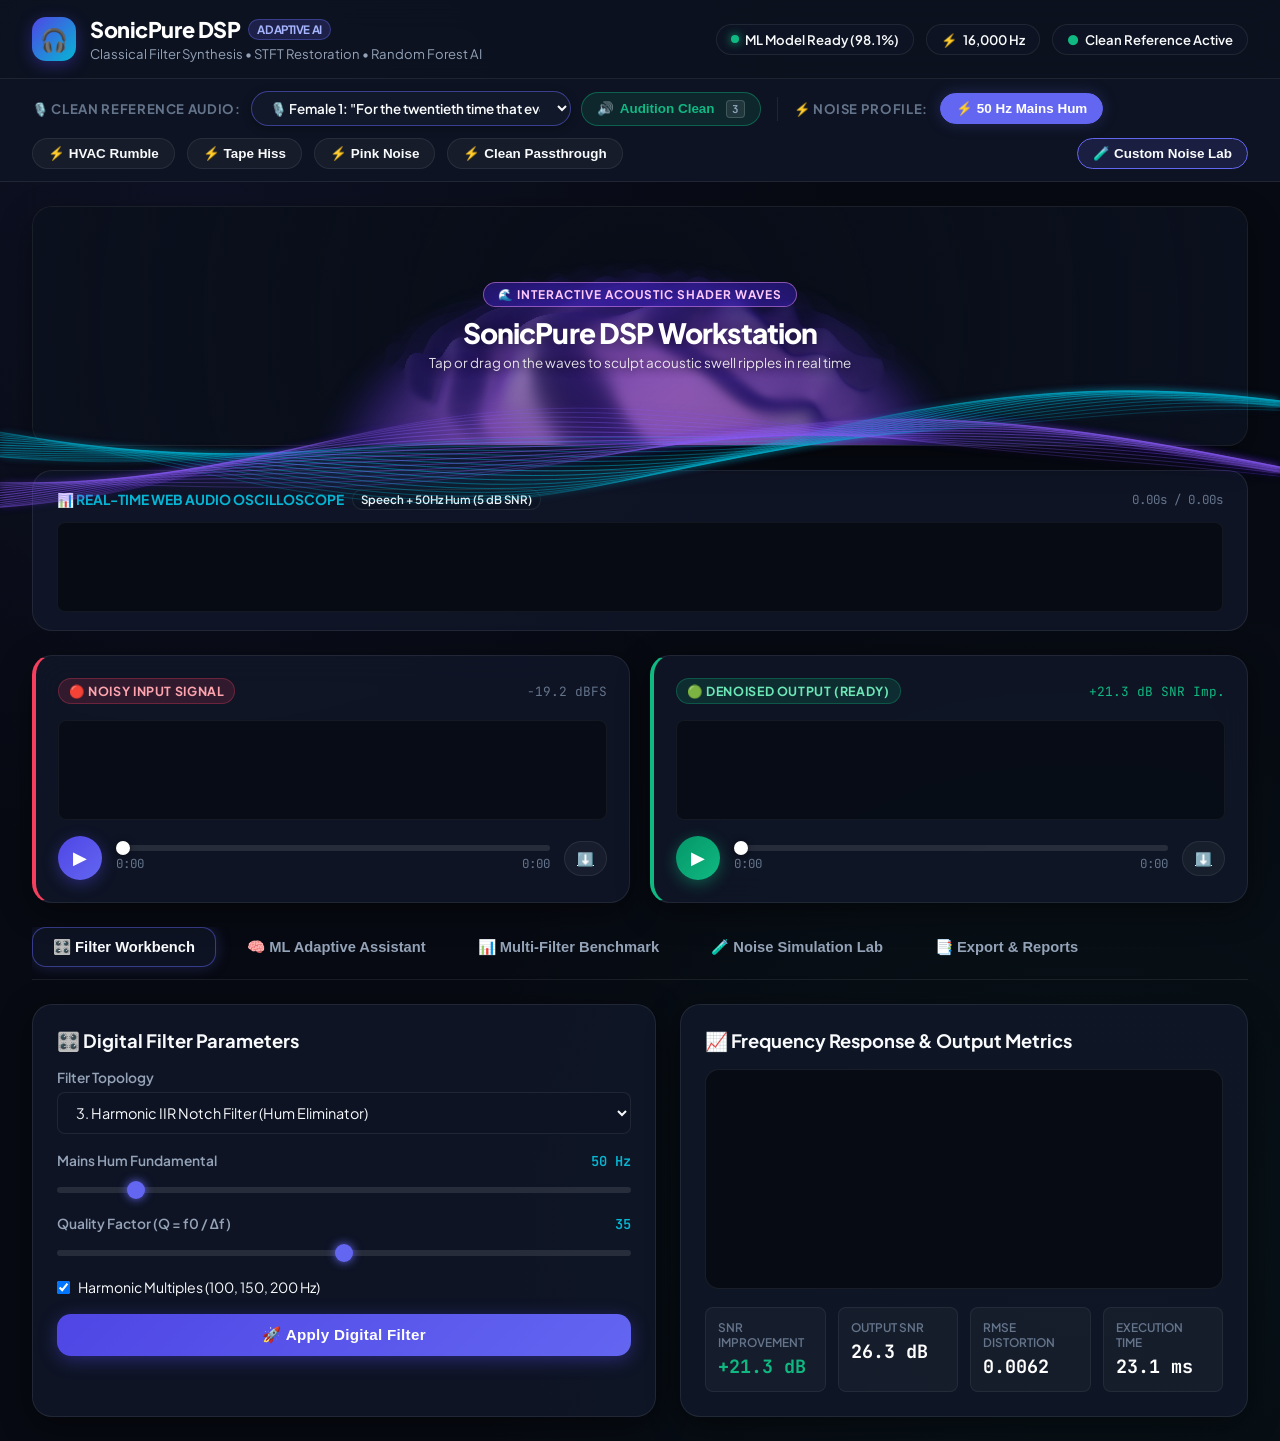
==== commit 0a867193: "feat: add universal AMR/AWB/MP3/M4A audio decoding with PyAV and update file picker" ====
--- a/web/index.html
+++ b/web/index.html
@@ -645,17 +645,17 @@
         <div class="card">
           <div class="card-title">📁 Upload Custom Audio Recording</div>
           <p style="font-size: 0.86rem; color: var(--text-muted); margin-bottom: 16px;">
-            Upload any WAV recording containing voice and interference. You can optionally upload a paired clean reference speech file to calculate ground-truth SNR.
+            Upload any speech recording (AMR, WAV, MP3, M4A, FLAC, OGG, Opus) containing voice and background interference. You can optionally upload a paired clean reference speech file to calculate ground-truth SNR.
           </p>
 
           <div class="control-group">
-            <label class="control-label">Noisy Audio WAV</label>
-            <input type="file" id="input-file-noisy" accept=".wav,.wave" class="studio-select">
+            <label class="control-label">Noisy Audio Recording (AMR, WAV, MP3, M4A, etc.)</label>
+            <input type="file" id="input-file-noisy" accept=".wav,.wave,.amr,.awb,.mp3,.m4a,.aac,.flac,.ogg,.opus,audio/*" class="studio-select">
           </div>
 
           <div class="control-group">
-            <label class="control-label">Optional Clean Reference WAV</label>
-            <input type="file" id="input-file-ref" accept=".wav,.wave" class="studio-select">
+            <label class="control-label">Optional Clean Reference Speech</label>
+            <input type="file" id="input-file-ref" accept=".wav,.wave,.amr,.awb,.mp3,.m4a,.aac,.flac,.ogg,.opus,audio/*" class="studio-select">
           </div>
 
           <button class="btn-primary" id="btn-upload-files">
